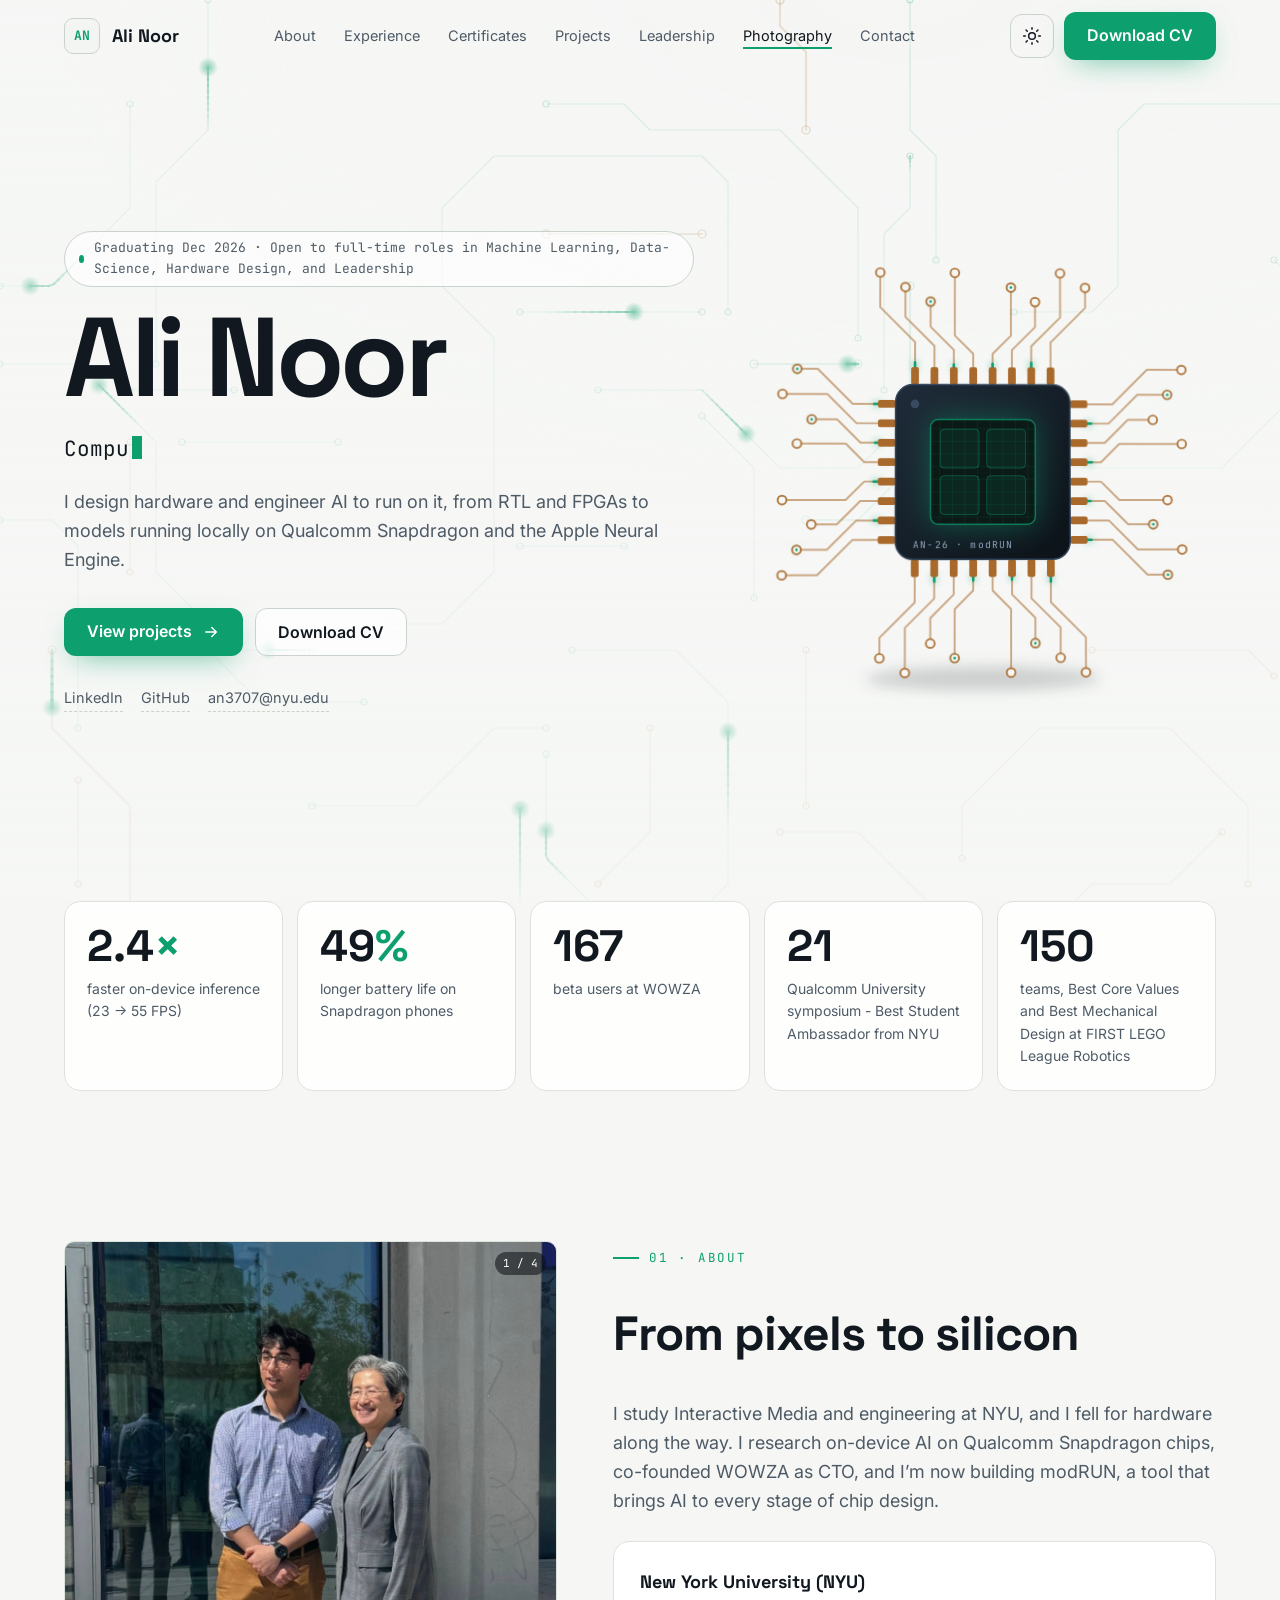
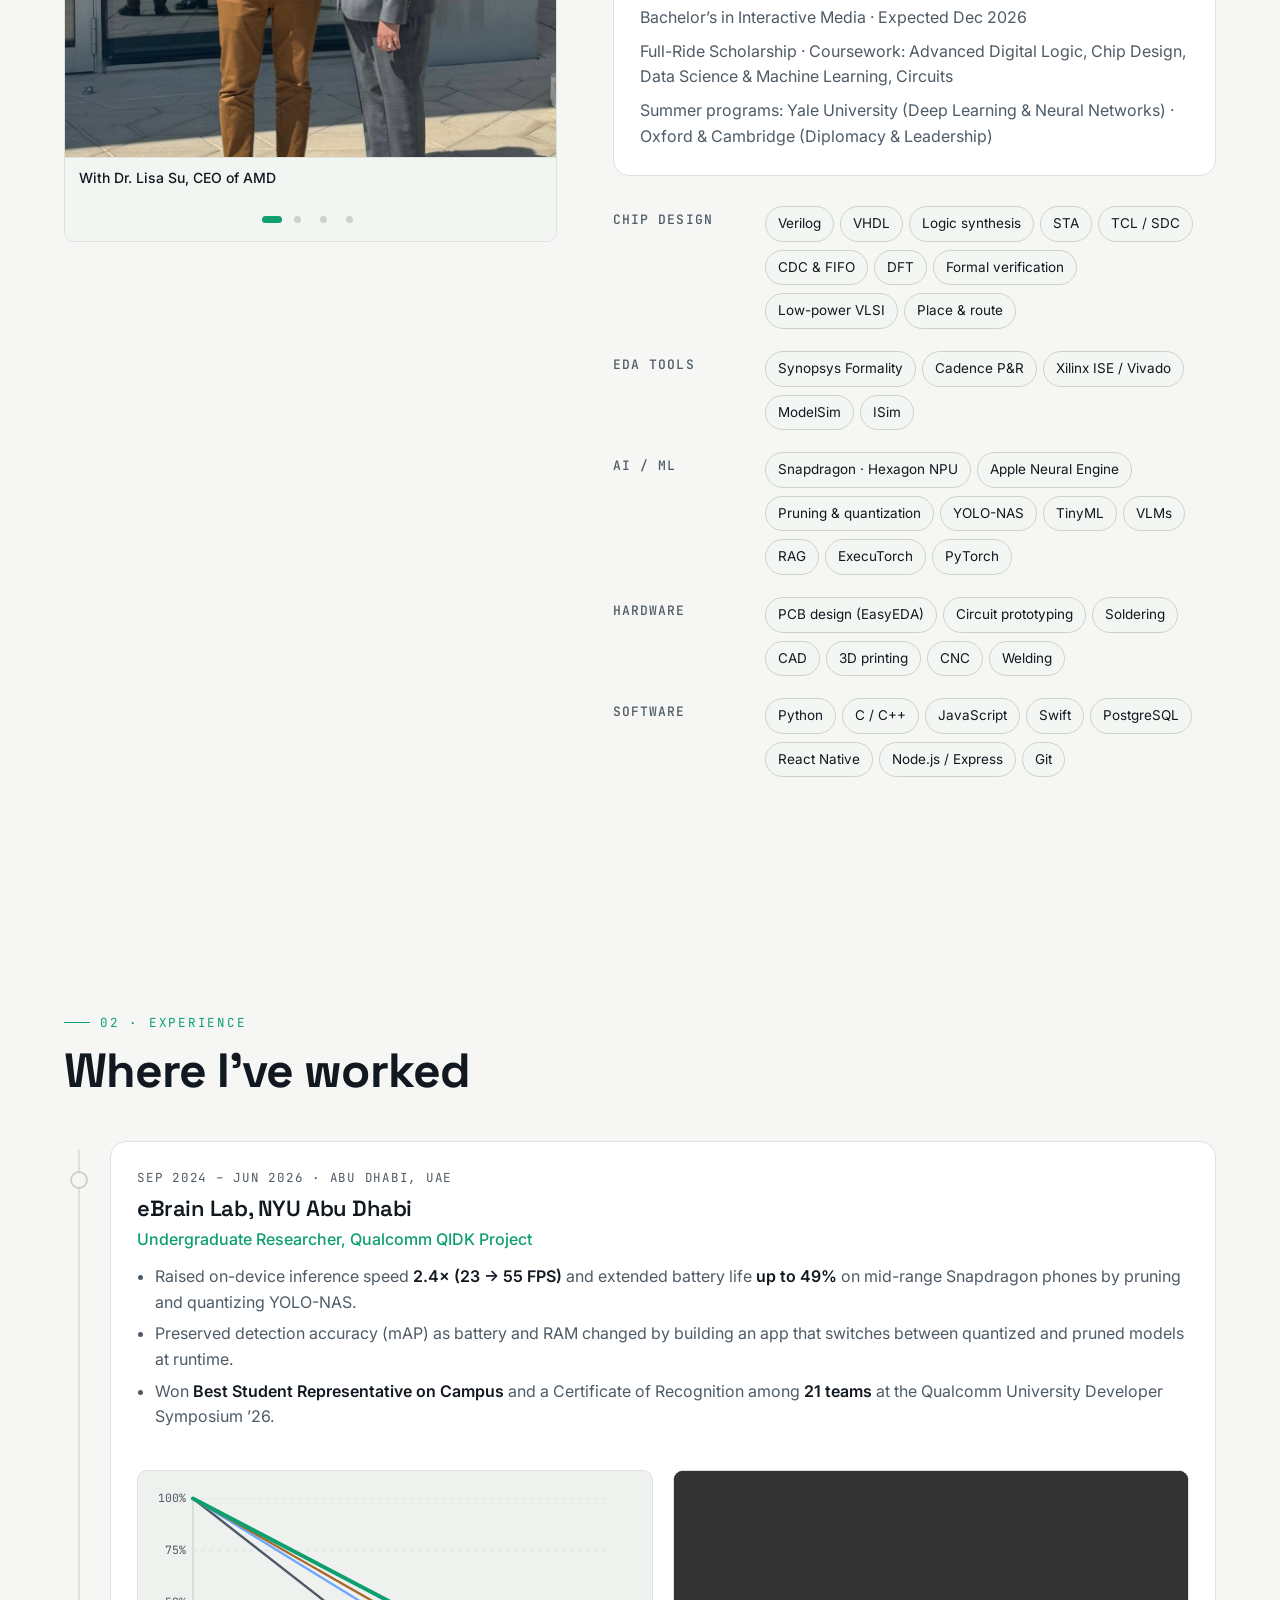
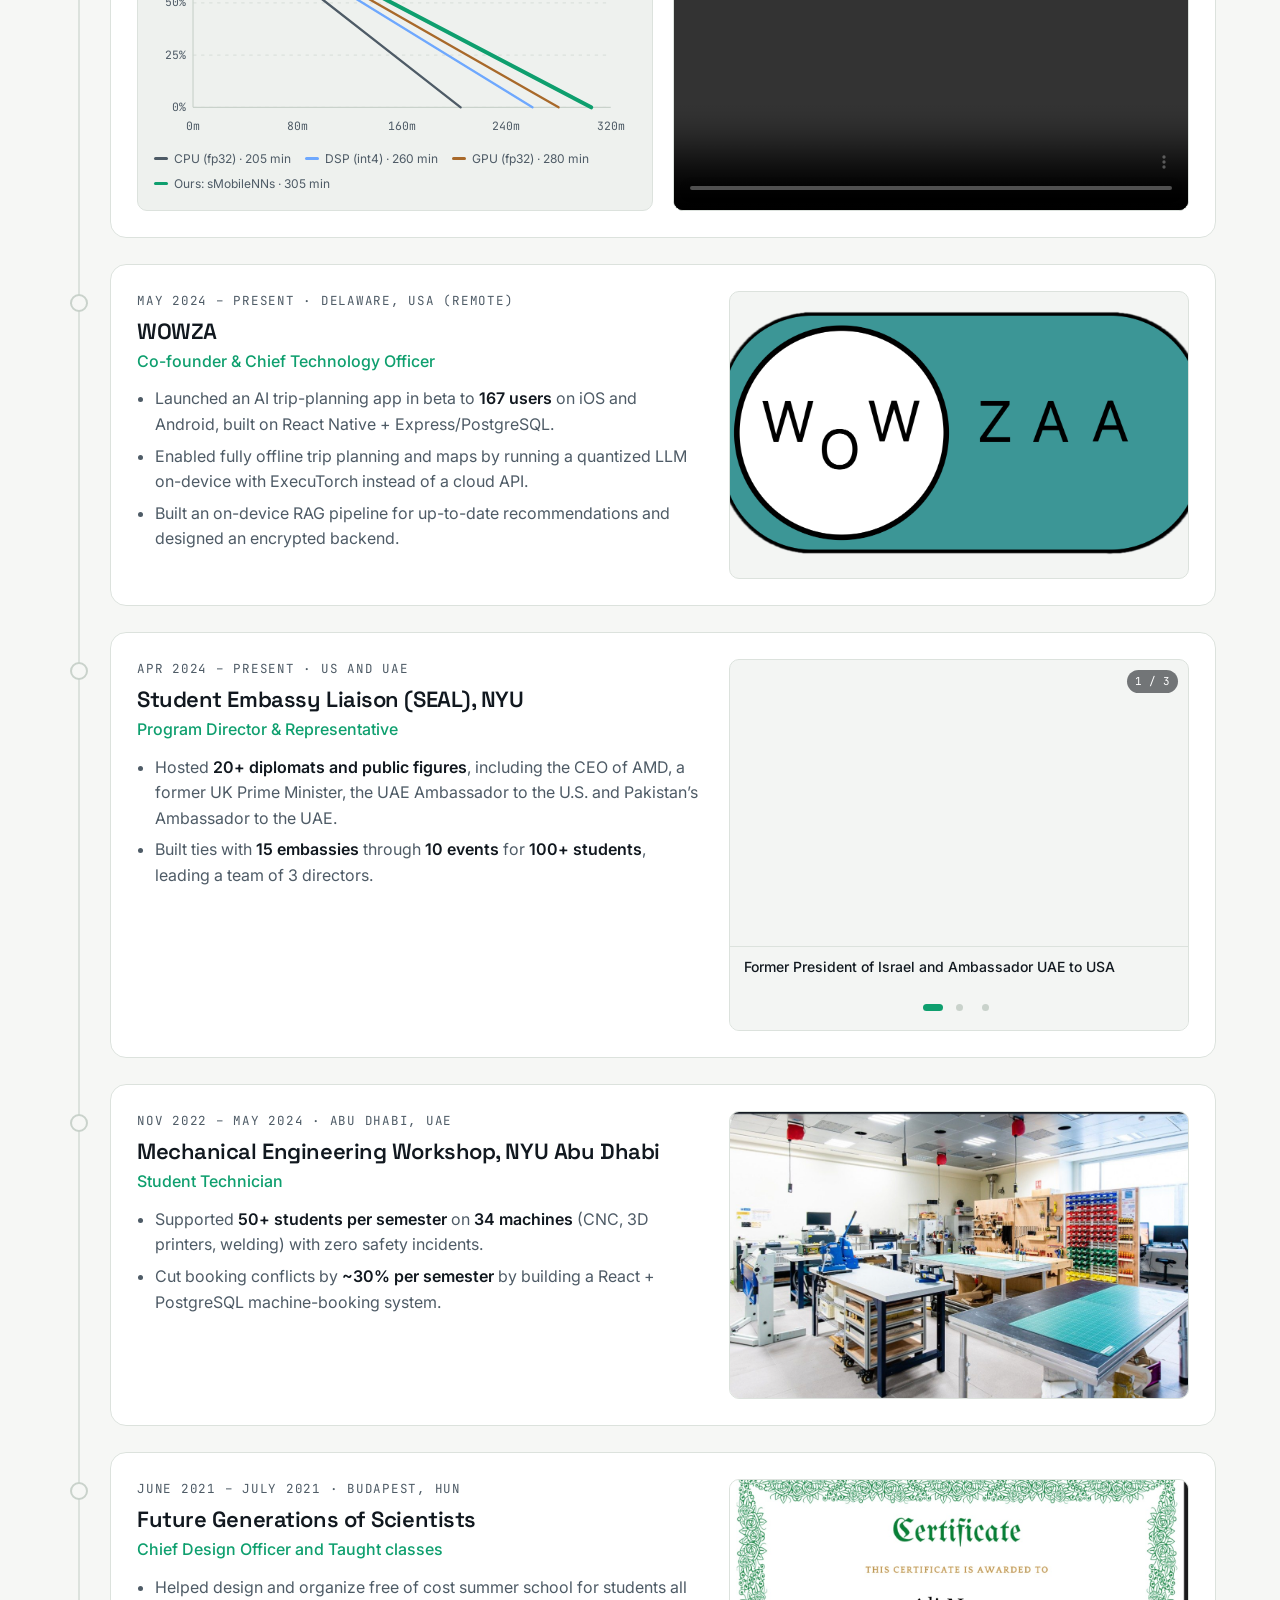
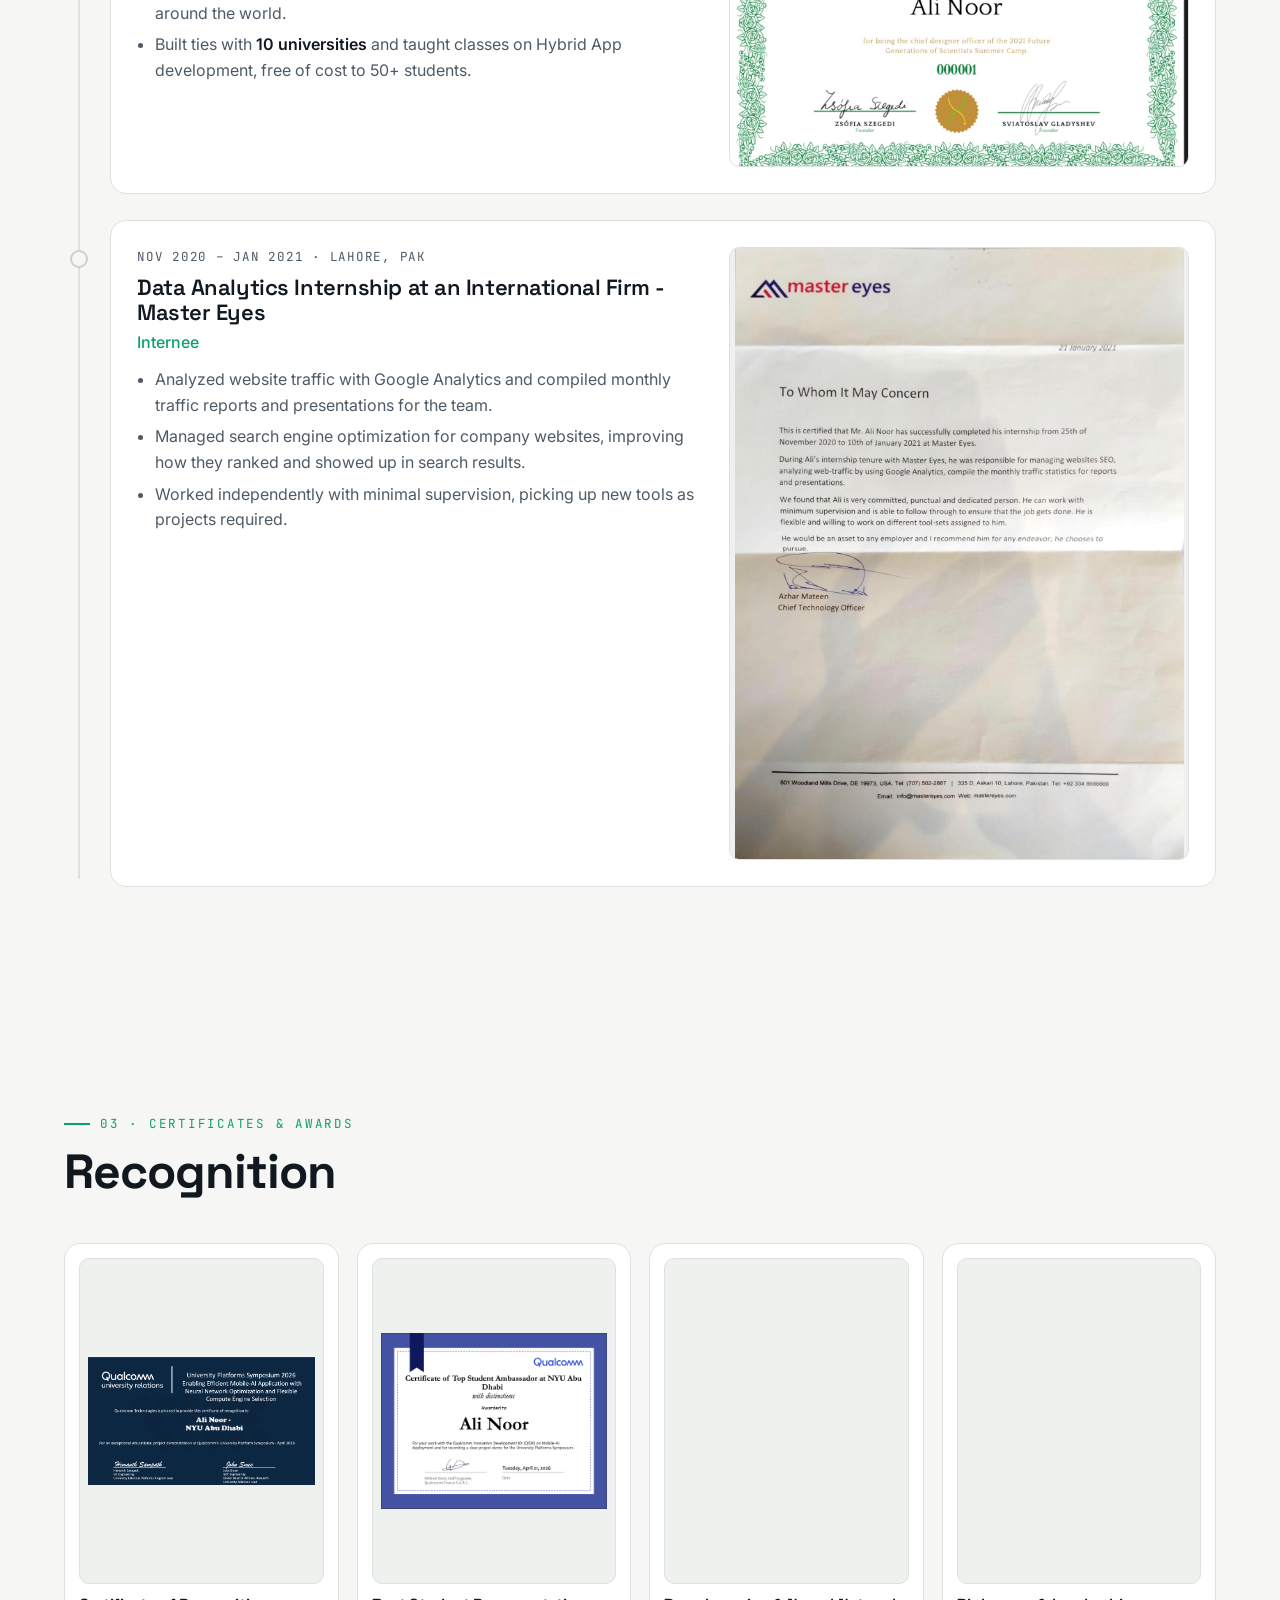
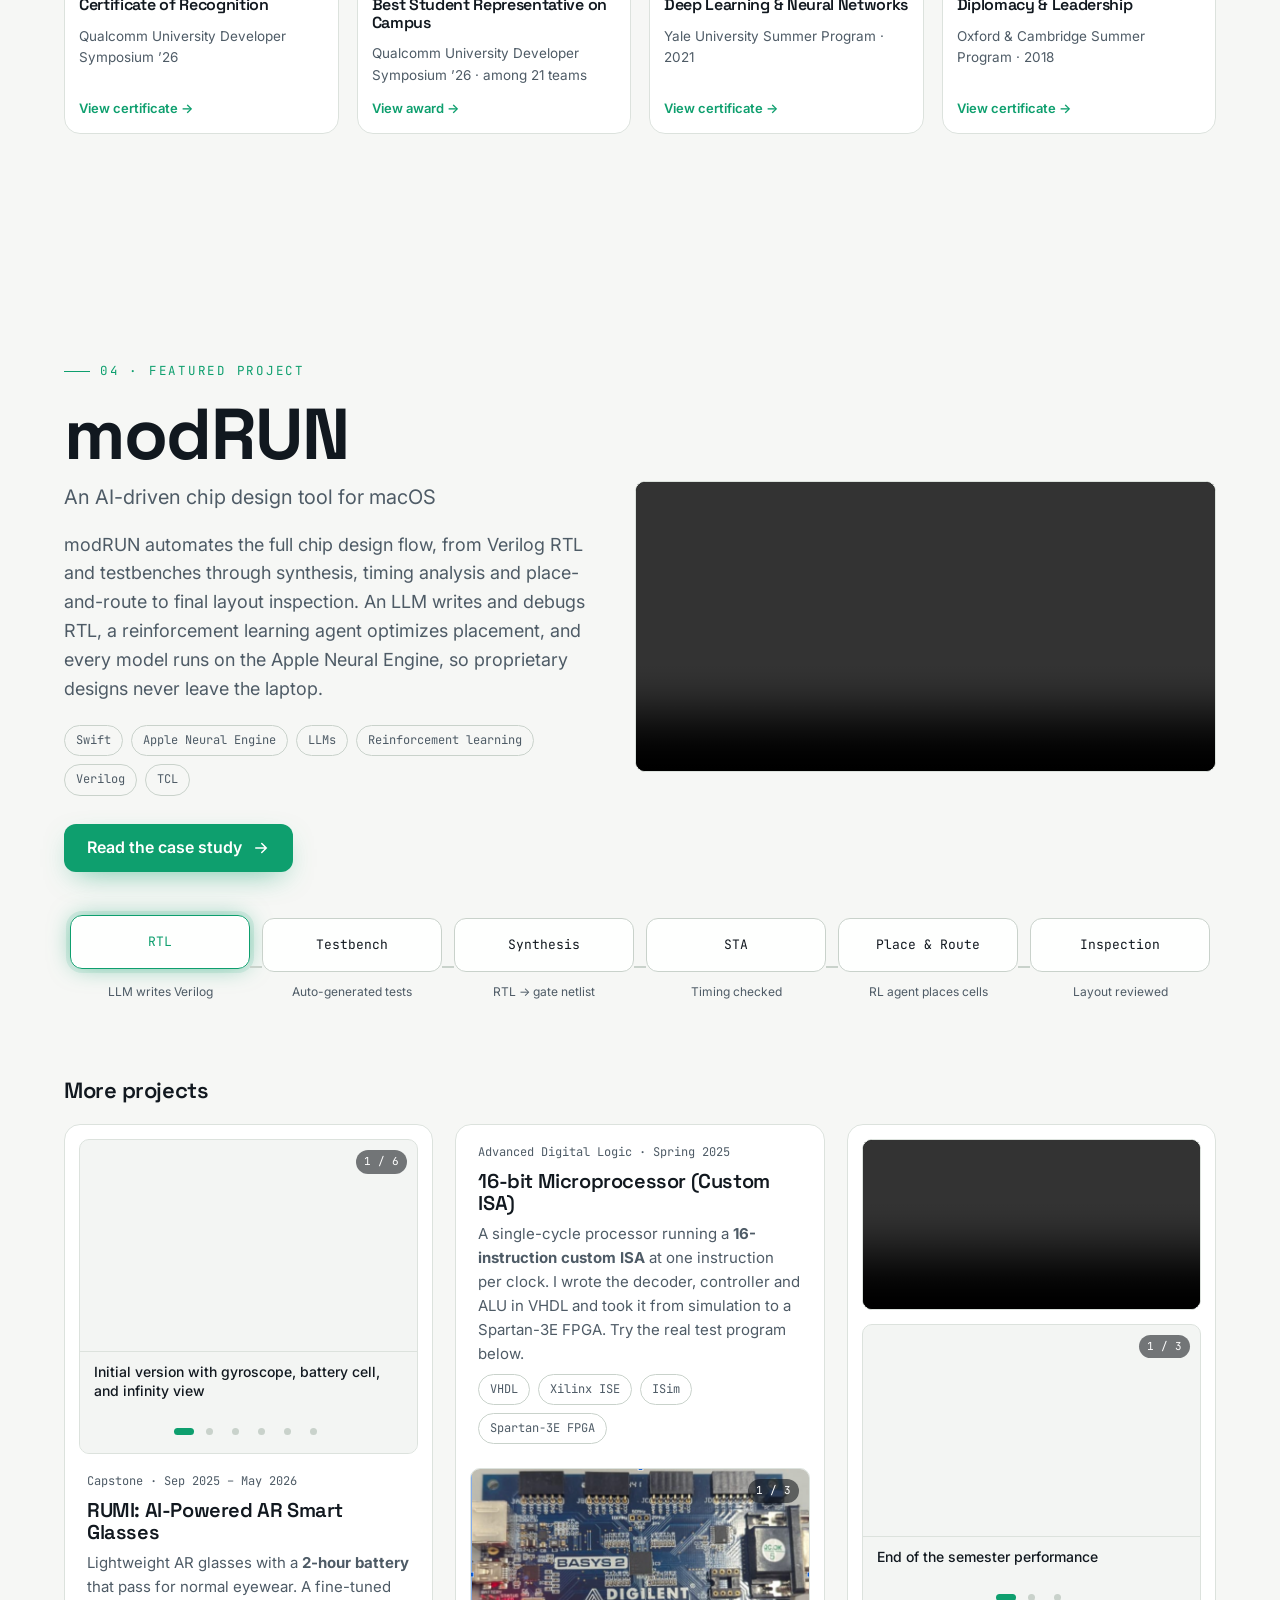
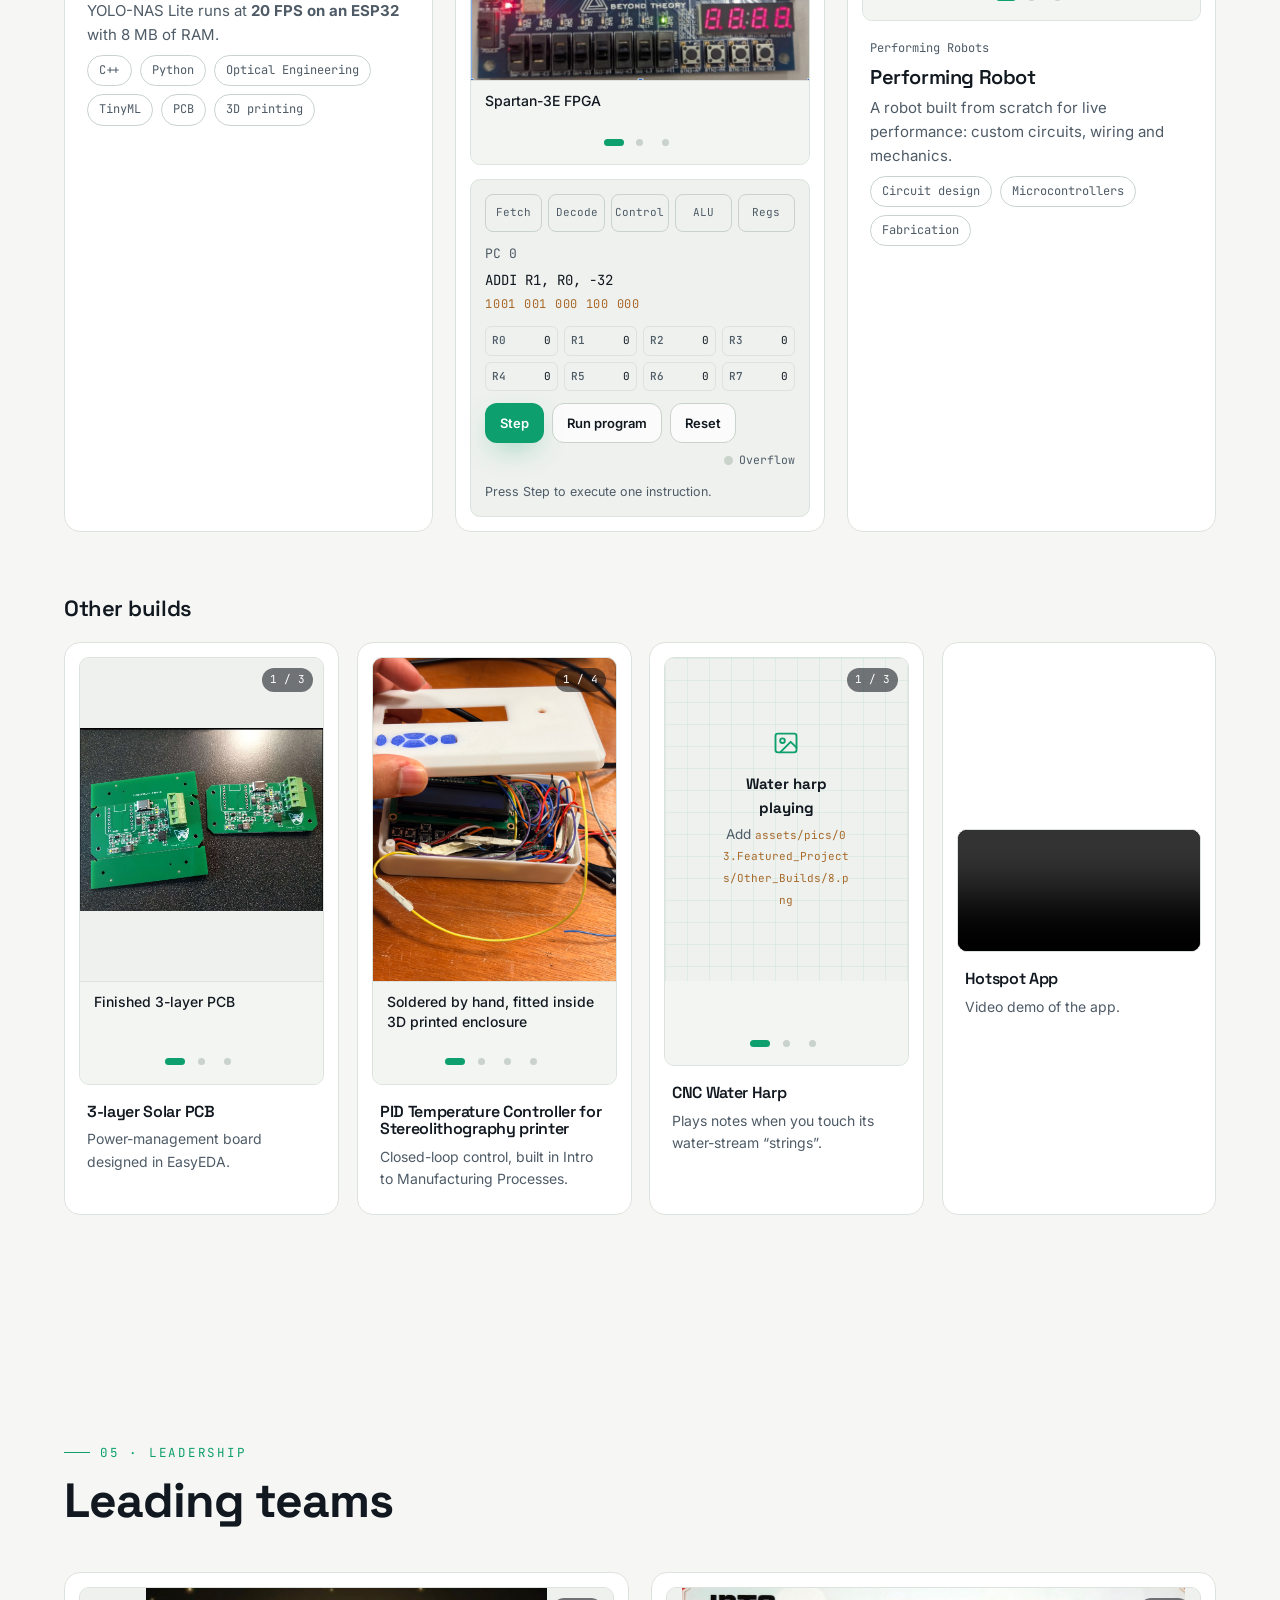
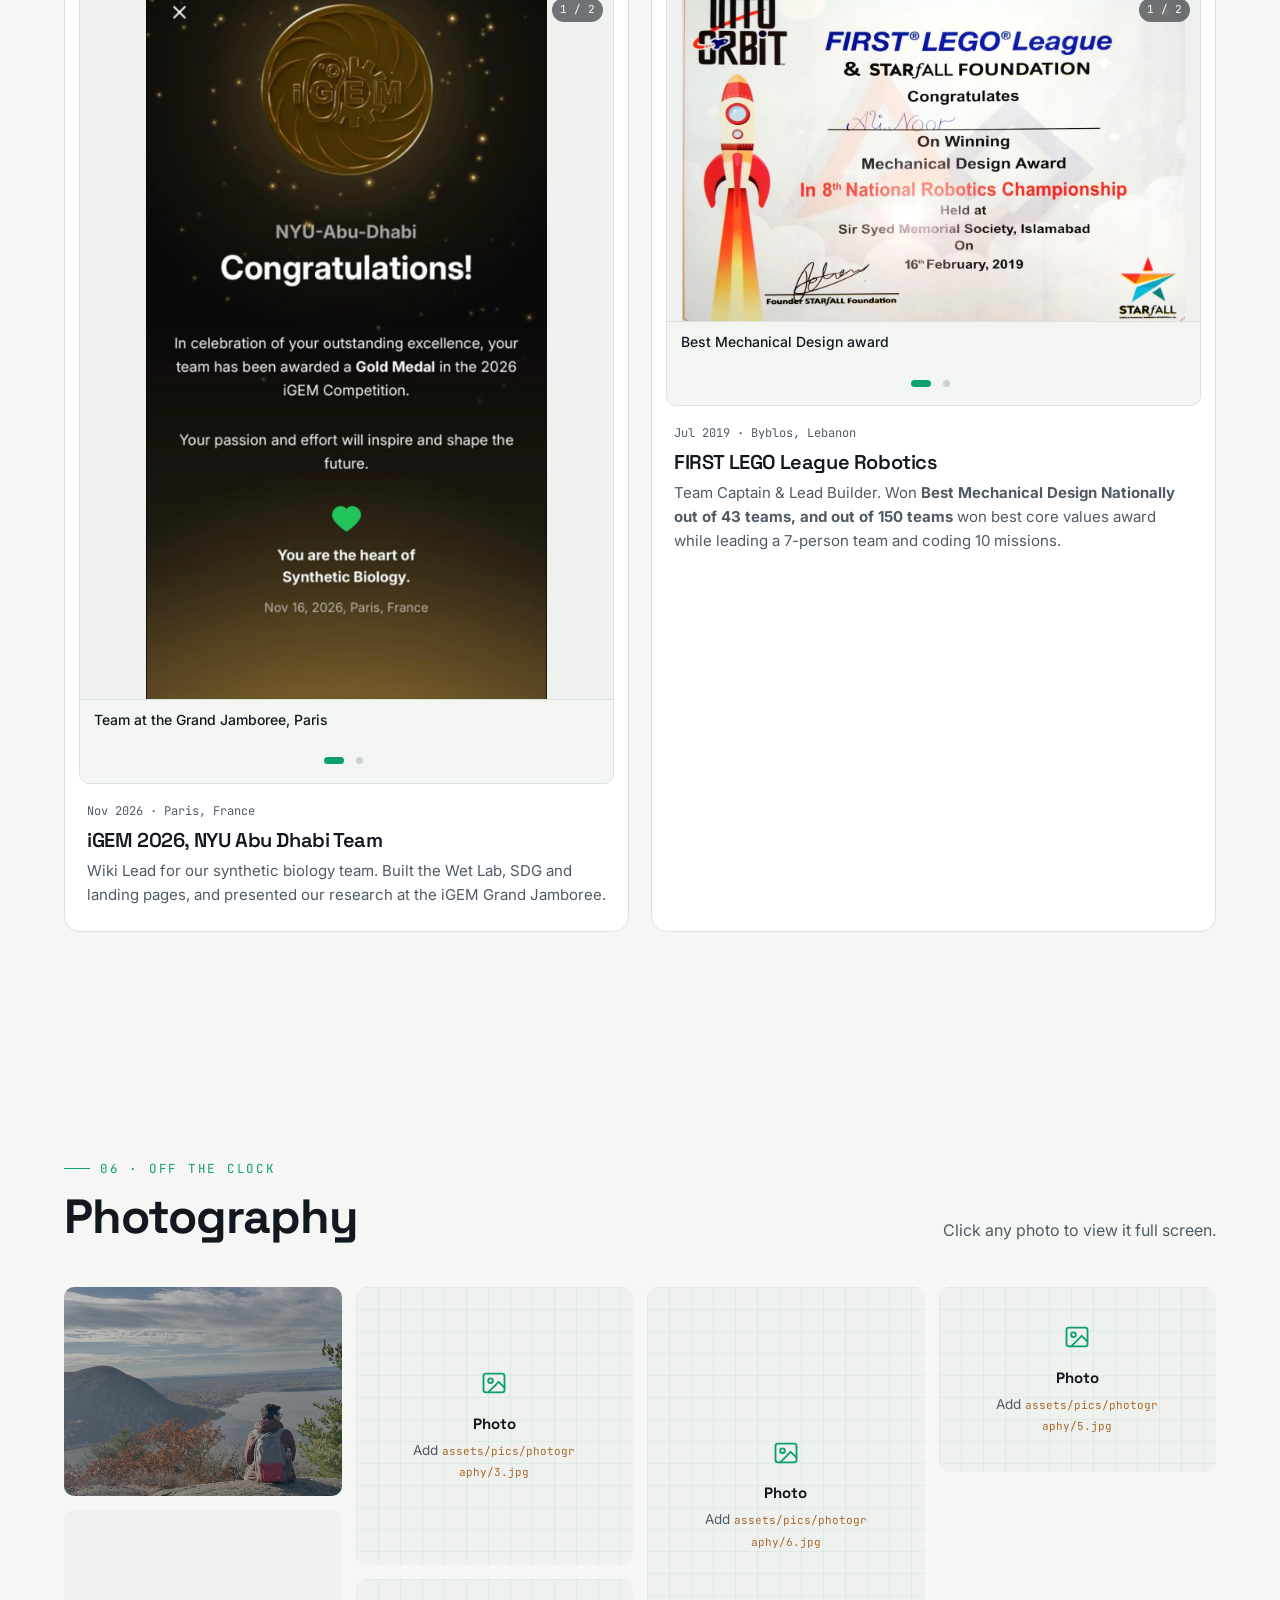
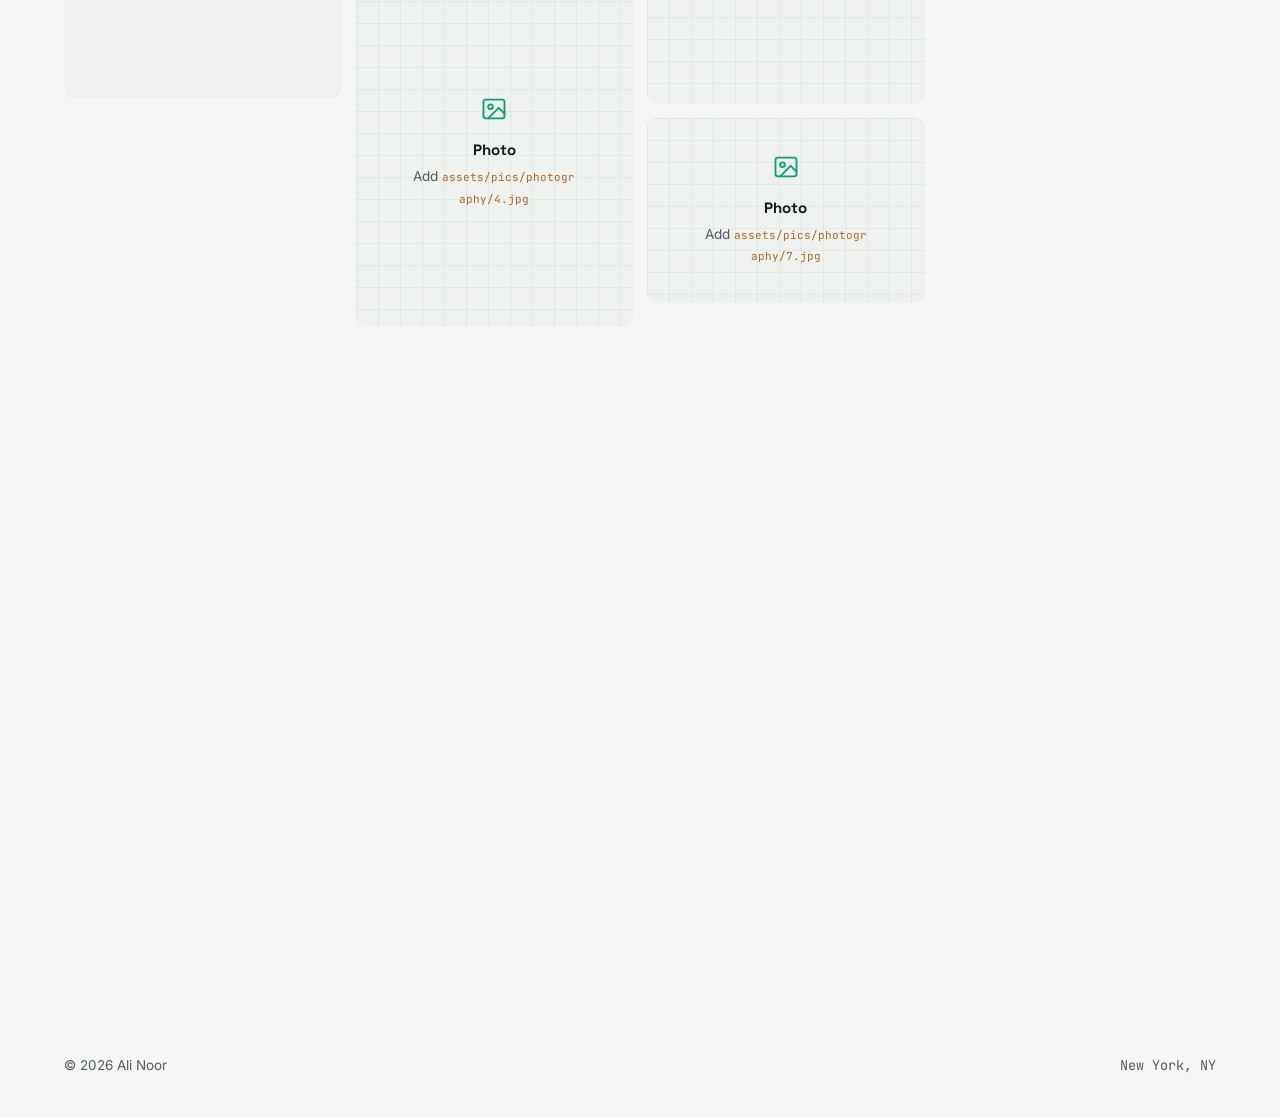
==== index.html @ a1ab901b "Done building" ====
<!doctype html>
<html lang="en" data-theme="dark">
<head>
  <meta charset="utf-8">
  <meta name="viewport" content="width=device-width, initial-scale=1">
  <title>Ali Noor — Chip Design &amp; On-Device AI</title>
  <meta name="description" content="Ali Noor — chip design, computer architecture, on-device AI and embedded systems. NYU, graduating Dec 2026.">
  <meta property="og:title" content="Ali Noor — Chip Design & On-Device AI">
  <meta property="og:description" content="Portfolio: modRUN (AI-driven chip design), Qualcomm on-device AI research, RUMI AR glasses and more.">
  <meta property="og:type" content="website">
  <meta name="theme-color" content="#0A0E13">
  <link rel="icon" href="favicon.svg" type="image/svg+xml">
  <script>
    (function () { try { var t = localStorage.getItem('theme'); if (t) document.documentElement.setAttribute('data-theme', t); else if (window.matchMedia('(prefers-color-scheme: light)').matches) document.documentElement.setAttribute('data-theme', 'light'); } catch (e) {} })();
  </script>
  <link rel="preconnect" href="https://fonts.googleapis.com">
  <link rel="preconnect" href="https://fonts.gstatic.com" crossorigin>
  <link href="https://fonts.googleapis.com/css2?family=Inter:wght@400;500;600;700&family=JetBrains+Mono:wght@400;500&family=Space+Grotesk:wght@500;600;700&display=swap" rel="stylesheet">
  <link rel="stylesheet" href="css/style.css">
  <link rel="stylesheet" href="css/updates.css">
</head>
<body>
  <a class="skip-link" href="#main">Skip to content</a>
  <div class="page-veil" aria-hidden="true"></div>
  <canvas id="circuit" aria-hidden="true"></canvas>
  <div class="bg-vignette" aria-hidden="true"></div>

  <!-- ================= HEADER ================= -->
  <header class="site-header">
    <div class="container nav">
      <a class="brand" href="#top"><span class="brand-mark">AN</span>Ali Noor</a>
      <ul class="nav-links" id="nav-links">
        <li><a href="#about">About</a></li>
        <li><a href="#experience">Experience</a></li>
        <li><a href="#certificates">Certificates</a></li>
        <li><a href="#projects">Projects</a></li>
        <li><a href="#leadership">Leadership</a></li>
        <li><a href="#photography">Photography</a></li>
        <li><a href="#contact">Contact</a></li>
      </ul>
      <div class="nav-actions">
        <button class="icon-btn theme-btn" aria-label="Toggle light and dark mode">
          <svg class="moon" viewBox="0 0 24 24" fill="none" stroke="currentColor" stroke-width="1.8" stroke-linecap="round" stroke-linejoin="round" aria-hidden="true"><path d="M21 12.8A9 9 0 1 1 11.2 3a7 7 0 0 0 9.8 9.8z"/></svg>
          <svg class="sun" viewBox="0 0 24 24" fill="none" stroke="currentColor" stroke-width="1.8" stroke-linecap="round" aria-hidden="true"><circle cx="12" cy="12" r="4"/><path d="M12 2v2M12 20v2M4.9 4.9l1.4 1.4M17.7 17.7l1.4 1.4M2 12h2M20 12h2M4.9 19.1l1.4-1.4M17.7 6.3l1.4-1.4"/></svg>
        </button>
        <a class="btn btn-primary nav-cv" href="assets/cv/Ali_Noor_CV.pdf" target="_blank" rel="noopener">Download CV</a>
        <button class="icon-btn menu-btn" aria-label="Open menu" aria-expanded="false" aria-controls="nav-links">
          <svg viewBox="0 0 24 24" fill="none" stroke="currentColor" stroke-width="2" stroke-linecap="round" aria-hidden="true"><path d="M4 7h16M4 12h16M4 17h16"/></svg>
        </button>
      </div>
    </div>
  </header>

  <main id="main">
    <!-- ================= HERO ================= -->
    <section class="hero" id="top">
      <div class="container hero-grid">
        <div>
          <span class="status reveal-hero" style="--d:.2s"><span class="dot"></span>Graduating Dec 2026 · Open to full-time roles in Machine Learning, Data-Science, Hardware Design, and Leadership</span>
          <h1 data-split>Ali Noor</h1>
          <p class="typed reveal-hero" style="--d:.9s" data-typed='["Chip Design","Computer Architecture","On-Device AI","Embedded Systems","Building modRUN: AI for chip design"]'><span class="typed-text">Chip Design</span><span class="cursor" aria-hidden="true"></span></p>
          <p class="lead reveal-hero" style="--d:1.05s">I design hardware and engineer AI to run on it, from RTL and FPGAs to models running locally on Qualcomm Snapdragon and the Apple Neural Engine.</p>
          <div class="hero-cta reveal-hero" style="--d:1.2s">
            <a class="btn btn-primary" href="#projects">View projects
              <svg viewBox="0 0 24 24" fill="none" stroke="currentColor" stroke-width="2" stroke-linecap="round" aria-hidden="true"><path d="M5 12h14M13 6l6 6-6 6"/></svg></a>
            <a class="btn btn-ghost" href="assets/cv/Ali_Noor_CV.pdf" target="_blank" rel="noopener">Download CV</a>
          </div>
          <div class="hero-social reveal-hero" style="--d:1.35s">
            <a href="https://linkedin.com/in/ali-noor-1545a5220" target="_blank" rel="noopener">LinkedIn</a>
            <a href="https://github.com/alinoorisnerd" target="_blank" rel="noopener">GitHub</a>
            <a href="mailto:an3707@nyu.edu">an3707@nyu.edu</a>
          </div>
        </div>
        <div class="chip-stage hero-chip-wrap reveal-hero" style="--d:.5s">
          <svg class="chip hero-chip" viewBox="0 0 480 480" role="img" aria-label="Illustration of a chip with signals running through its traces">
  <defs>
    <linearGradient id="hc-pkg" x1="0" y1="0" x2="1" y2="1"><stop offset="0" stop-color="#202C3A"/><stop offset="1" stop-color="#0C1218"/></linearGradient>
    <linearGradient id="hc-sweep" x1="0" y1="0" x2="1" y2="0"><stop offset="0" stop-color="#fff" stop-opacity="0"/><stop offset=".5" stop-color="#fff" stop-opacity=".22"/><stop offset="1" stop-color="#fff" stop-opacity="0"/></linearGradient>
    <pattern id="hc-grid" width="13" height="13" patternUnits="userSpaceOnUse"><path d="M13 0H0V13" fill="none" class="hc-gridline"/></pattern>
    <clipPath id="hc-clip"><rect x="186" y="186" width="108" height="108" rx="8"/></clipPath>
  </defs>
  <ellipse class="hc-shadow" cx="240" cy="452" rx="120" ry="12"/>
  <g class="hc-float">
    <g transform="rotate(0 240 240)"><path class="hc-trace" d="M170 134 V106 L134 70 V34"/><circle class="hc-pad" cx="134" cy="34" r="4.5"/><path class="hc-trace" d="M190 134 V110 L160 80 V49"/><circle class="hc-pad" cx="160" cy="49" r="4.5"/><path class="hc-trace" d="M210 134 V114 L186 90 V64"/><circle class="hc-pad" cx="186" cy="64" r="4.5"/><path class="hc-trace" d="M230 134 V118 L211 99 V34"/><circle class="hc-pad" cx="211" cy="34" r="4.5"/><path class="hc-trace" d="M250 134 V118 L269 99 V49"/><circle class="hc-pad" cx="269" cy="49" r="4.5"/><path class="hc-trace" d="M270 134 V114 L294 90 V64"/><circle class="hc-pad" cx="294" cy="64" r="4.5"/><path class="hc-trace" d="M290 134 V110 L320 80 V34"/><circle class="hc-pad" cx="320" cy="34" r="4.5"/><path class="hc-trace" d="M310 134 V106 L346 70 V49"/><circle class="hc-pad" cx="346" cy="49" r="4.5"/><path class="hc-pulse" pathLength="300" style="animation-delay:-0.0s" d="M170 134 V106 L134 70 V34"/><path class="hc-pulse" pathLength="300" style="animation-delay:-1.4s" d="M210 134 V114 L186 90 V64"/><path class="hc-pulse" pathLength="300" style="animation-delay:-2.8s" d="M250 134 V118 L269 99 V49"/><path class="hc-pulse" pathLength="300" style="animation-delay:-0.2s" d="M290 134 V110 L320 80 V34"/><rect class="hc-pin" x="166" y="132" width="8" height="18" rx="2"/><rect class="hc-pin" x="186" y="132" width="8" height="18" rx="2"/><rect class="hc-pin" x="206" y="132" width="8" height="18" rx="2"/><rect class="hc-pin" x="226" y="132" width="8" height="18" rx="2"/><rect class="hc-pin" x="246" y="132" width="8" height="18" rx="2"/><rect class="hc-pin" x="266" y="132" width="8" height="18" rx="2"/><rect class="hc-pin" x="286" y="132" width="8" height="18" rx="2"/><rect class="hc-pin" x="306" y="132" width="8" height="18" rx="2"/></g><g transform="rotate(90 240 240)"><path class="hc-trace" d="M170 134 V106 L134 70 V34"/><circle class="hc-pad" cx="134" cy="34" r="4.5"/><path class="hc-trace" d="M190 134 V110 L160 80 V49"/><circle class="hc-pad" cx="160" cy="49" r="4.5"/><path class="hc-trace" d="M210 134 V114 L186 90 V64"/><circle class="hc-pad" cx="186" cy="64" r="4.5"/><path class="hc-trace" d="M230 134 V118 L211 99 V34"/><circle class="hc-pad" cx="211" cy="34" r="4.5"/><path class="hc-trace" d="M250 134 V118 L269 99 V49"/><circle class="hc-pad" cx="269" cy="49" r="4.5"/><path class="hc-trace" d="M270 134 V114 L294 90 V64"/><circle class="hc-pad" cx="294" cy="64" r="4.5"/><path class="hc-trace" d="M290 134 V110 L320 80 V34"/><circle class="hc-pad" cx="320" cy="34" r="4.5"/><path class="hc-trace" d="M310 134 V106 L346 70 V49"/><circle class="hc-pad" cx="346" cy="49" r="4.5"/><path class="hc-pulse" pathLength="300" style="animation-delay:-2.0s" d="M190 134 V110 L160 80 V49"/><path class="hc-pulse" pathLength="300" style="animation-delay:-3.4s" d="M230 134 V118 L211 99 V34"/><path class="hc-pulse" pathLength="300" style="animation-delay:-0.8s" d="M270 134 V114 L294 90 V64"/><path class="hc-pulse" pathLength="300" style="animation-delay:-2.2s" d="M310 134 V106 L346 70 V49"/><rect class="hc-pin" x="166" y="132" width="8" height="18" rx="2"/><rect class="hc-pin" x="186" y="132" width="8" height="18" rx="2"/><rect class="hc-pin" x="206" y="132" width="8" height="18" rx="2"/><rect class="hc-pin" x="226" y="132" width="8" height="18" rx="2"/><rect class="hc-pin" x="246" y="132" width="8" height="18" rx="2"/><rect class="hc-pin" x="266" y="132" width="8" height="18" rx="2"/><rect class="hc-pin" x="286" y="132" width="8" height="18" rx="2"/><rect class="hc-pin" x="306" y="132" width="8" height="18" rx="2"/></g><g transform="rotate(180 240 240)"><path class="hc-trace" d="M170 134 V106 L134 70 V34"/><circle class="hc-pad" cx="134" cy="34" r="4.5"/><path class="hc-trace" d="M190 134 V110 L160 80 V49"/><circle class="hc-pad" cx="160" cy="49" r="4.5"/><path class="hc-trace" d="M210 134 V114 L186 90 V64"/><circle class="hc-pad" cx="186" cy="64" r="4.5"/><path class="hc-trace" d="M230 134 V118 L211 99 V34"/><circle class="hc-pad" cx="211" cy="34" r="4.5"/><path class="hc-trace" d="M250 134 V118 L269 99 V49"/><circle class="hc-pad" cx="269" cy="49" r="4.5"/><path class="hc-trace" d="M270 134 V114 L294 90 V64"/><circle class="hc-pad" cx="294" cy="64" r="4.5"/><path class="hc-trace" d="M290 134 V110 L320 80 V34"/><circle class="hc-pad" cx="320" cy="34" r="4.5"/><path class="hc-trace" d="M310 134 V106 L346 70 V49"/><circle class="hc-pad" cx="346" cy="49" r="4.5"/><path class="hc-pulse" pathLength="300" style="animation-delay:-2.6s" d="M170 134 V106 L134 70 V34"/><path class="hc-pulse" pathLength="300" style="animation-delay:-0.0s" d="M210 134 V114 L186 90 V64"/><path class="hc-pulse" pathLength="300" style="animation-delay:-1.4s" d="M250 134 V118 L269 99 V49"/><path class="hc-pulse" pathLength="300" style="animation-delay:-2.8s" d="M290 134 V110 L320 80 V34"/><rect class="hc-pin" x="166" y="132" width="8" height="18" rx="2"/><rect class="hc-pin" x="186" y="132" width="8" height="18" rx="2"/><rect class="hc-pin" x="206" y="132" width="8" height="18" rx="2"/><rect class="hc-pin" x="226" y="132" width="8" height="18" rx="2"/><rect class="hc-pin" x="246" y="132" width="8" height="18" rx="2"/><rect class="hc-pin" x="266" y="132" width="8" height="18" rx="2"/><rect class="hc-pin" x="286" y="132" width="8" height="18" rx="2"/><rect class="hc-pin" x="306" y="132" width="8" height="18" rx="2"/></g><g transform="rotate(270 240 240)"><path class="hc-trace" d="M170 134 V106 L134 70 V34"/><circle class="hc-pad" cx="134" cy="34" r="4.5"/><path class="hc-trace" d="M190 134 V110 L160 80 V49"/><circle class="hc-pad" cx="160" cy="49" r="4.5"/><path class="hc-trace" d="M210 134 V114 L186 90 V64"/><circle class="hc-pad" cx="186" cy="64" r="4.5"/><path class="hc-trace" d="M230 134 V118 L211 99 V34"/><circle class="hc-pad" cx="211" cy="34" r="4.5"/><path class="hc-trace" d="M250 134 V118 L269 99 V49"/><circle class="hc-pad" cx="269" cy="49" r="4.5"/><path class="hc-trace" d="M270 134 V114 L294 90 V64"/><circle class="hc-pad" cx="294" cy="64" r="4.5"/><path class="hc-trace" d="M290 134 V110 L320 80 V34"/><circle class="hc-pad" cx="320" cy="34" r="4.5"/><path class="hc-trace" d="M310 134 V106 L346 70 V49"/><circle class="hc-pad" cx="346" cy="49" r="4.5"/><path class="hc-pulse" pathLength="300" style="animation-delay:-0.6s" d="M190 134 V110 L160 80 V49"/><path class="hc-pulse" pathLength="300" style="animation-delay:-2.0s" d="M230 134 V118 L211 99 V34"/><path class="hc-pulse" pathLength="300" style="animation-delay:-3.4s" d="M270 134 V114 L294 90 V64"/><path class="hc-pulse" pathLength="300" style="animation-delay:-0.8s" d="M310 134 V106 L346 70 V49"/><rect class="hc-pin" x="166" y="132" width="8" height="18" rx="2"/><rect class="hc-pin" x="186" y="132" width="8" height="18" rx="2"/><rect class="hc-pin" x="206" y="132" width="8" height="18" rx="2"/><rect class="hc-pin" x="226" y="132" width="8" height="18" rx="2"/><rect class="hc-pin" x="246" y="132" width="8" height="18" rx="2"/><rect class="hc-pin" x="266" y="132" width="8" height="18" rx="2"/><rect class="hc-pin" x="286" y="132" width="8" height="18" rx="2"/><rect class="hc-pin" x="306" y="132" width="8" height="18" rx="2"/></g>
    <rect x="150" y="150" width="180" height="180" rx="18" fill="url(#hc-pkg)" class="hc-pkg"/>
    <circle cx="170" cy="170" r="4.5" class="hc-notch"/>
    <g class="hc-die">
      <rect x="186" y="186" width="108" height="108" rx="8" class="hc-die-base"/>
      <rect x="186" y="186" width="108" height="108" rx="8" fill="url(#hc-grid)"/>
      <rect class="hc-core" style="animation-delay:0s"   x="196" y="196" width="40" height="40" rx="4"/>
      <rect class="hc-core" style="animation-delay:.7s"  x="244" y="196" width="40" height="40" rx="4"/>
      <rect class="hc-core" style="animation-delay:1.4s" x="196" y="244" width="40" height="40" rx="4"/>
      <rect class="hc-core" style="animation-delay:2.1s" x="244" y="244" width="40" height="40" rx="4"/>
      <g clip-path="url(#hc-clip)"><rect class="hc-sweep" x="120" y="180" width="70" height="120" fill="url(#hc-sweep)"/></g>
      <rect x="186" y="186" width="108" height="108" rx="8" class="hc-die-edge"/>
    </g>
    <text x="168" y="318" class="hc-label">AN-26 · modRUN</text>
  </g>
</svg>
        </div>
      </div>
    </section>

    <!-- ================= STATS ================= -->
    <section class="stats" aria-label="Highlights">
      <div class="container stats-grid" data-stagger=".08">
        <div class="stat reveal"><div class="stat-num"><span data-count="2.4" data-decimals="1">0</span><em>×</em></div><div class="stat-label">faster on-device inference (23 → 55 FPS)</div></div>
        <div class="stat reveal"><div class="stat-num"><span data-count="49">0</span><em>%</em></div><div class="stat-label">longer battery life on Snapdragon phones</div></div>
        <div class="stat reveal"><div class="stat-num"><span data-count="167">0</span></div><div class="stat-label">beta users at WOWZA</div></div>
        <div class="stat reveal"><div class="stat-num"><span data-count="21">0</span></div><div class="stat-label">Qualcomm University symposium - Best Student Ambassador from NYU</div></div>
        <div class="stat reveal"><div class="stat-num"><span data-count="150">0</span></div><div class="stat-label">teams, Best Core Values and Best Mechanical Design at FIRST LEGO League Robotics</div></div>
      </div>
    </section>

    <!-- ================= ABOUT ================= -->
    <section id="about">
      <div class="container about-grid">
        <div class="reveal-left about-sticky">
          <div data-carousel="about" class="tall" aria-label="Photos of Ali"></div>
        </div>
        <div>
          <span class="eyebrow reveal">01 · About</span>
          <h2 class="reveal">From pixels to silicon</h2>
          <p class="lead reveal">I study Interactive Media and engineering at NYU, and I fell for hardware along the way. I research on-device AI on Qualcomm Snapdragon chips, co-founded WOWZA as CTO, and I’m now building modRUN, a tool that brings AI to every stage of chip design.</p>
          <div class="edu card reveal">
            <strong>New York University (NYU)</strong>
            <span class="muted">Bachelor’s in Interactive Media · Expected Dec 2026</span>
            <span class="muted">Full-Ride Scholarship · Coursework: Advanced Digital Logic, Chip Design, Data Science &amp; Machine Learning, Circuits</span>
            <span class="muted">Summer programs: Yale University (Deep Learning &amp; Neural Networks) · Oxford &amp; Cambridge (Diplomacy &amp; Leadership)</span>
          </div>
          <div class="skills">
            <div class="skill-row reveal"><h4>Chip design</h4><div><span class="chip-pill">Verilog</span><span class="chip-pill">VHDL</span><span class="chip-pill">Logic synthesis</span><span class="chip-pill">STA</span><span class="chip-pill">TCL / SDC</span><span class="chip-pill">CDC &amp; FIFO</span><span class="chip-pill">DFT</span><span class="chip-pill">Formal verification</span><span class="chip-pill">Low-power VLSI</span><span class="chip-pill">Place &amp; route</span></div></div>
            <div class="skill-row reveal"><h4>EDA tools</h4><div><span class="chip-pill">Synopsys Formality</span><span class="chip-pill">Cadence P&amp;R</span><span class="chip-pill">Xilinx ISE / Vivado</span><span class="chip-pill">ModelSim</span><span class="chip-pill">ISim</span></div></div>
            <div class="skill-row reveal"><h4>AI / ML</h4><div><span class="chip-pill">Snapdragon · Hexagon NPU</span><span class="chip-pill">Apple Neural Engine</span><span class="chip-pill">Pruning &amp; quantization</span><span class="chip-pill">YOLO-NAS</span><span class="chip-pill">TinyML</span><span class="chip-pill">VLMs</span><span class="chip-pill">RAG</span><span class="chip-pill">ExecuTorch</span><span class="chip-pill">PyTorch</span></div></div>
            <div class="skill-row reveal"><h4>Hardware</h4><div><span class="chip-pill">PCB design (EasyEDA)</span><span class="chip-pill">Circuit prototyping</span><span class="chip-pill">Soldering</span><span class="chip-pill">CAD</span><span class="chip-pill">3D printing</span><span class="chip-pill">CNC</span><span class="chip-pill">Welding</span></div></div>
            <div class="skill-row reveal"><h4>Software</h4><div><span class="chip-pill">Python</span><span class="chip-pill">C / C++</span><span class="chip-pill">JavaScript</span><span class="chip-pill">Swift</span><span class="chip-pill">PostgreSQL</span><span class="chip-pill">React Native</span><span class="chip-pill">Node.js / Express</span><span class="chip-pill">Git</span></div></div>
          </div>
        </div>
      </div>
    </section>

    <!-- ================= EXPERIENCE ================= -->
    <section id="experience">
      <div class="container">
        <div class="section-head">
          <div><span class="eyebrow reveal">02 · Experience</span><h2 class="reveal">Where I’ve worked</h2></div>
        </div>
        <div class="timeline">
          <div class="timeline-rail"><div class="timeline-fill"></div></div>

          <article class="t-item reveal">
            <span class="t-node" aria-hidden="true"></span>
            <div class="card job stacked">
              <div>
                <div class="job-meta">Sep 2024 – Jun 2026 · Abu Dhabi, UAE</div>
                <h3>eBrain Lab, NYU Abu Dhabi</h3>
                <p class="role">Undergraduate Researcher, Qualcomm QIDK Project</p>
                <ul>
                  <li>Raised on-device inference speed <strong>2.4× (23 → 55 FPS)</strong> and extended battery life <strong>up to 49%</strong> on mid-range Snapdragon phones by pruning and quantizing YOLO-NAS.</li>
                  <li>Preserved detection accuracy (mAP) as battery and RAM changed by building an app that switches between quantized and pruned models at runtime.</li>
                  <li>Won <strong>Best Student Representative on Campus</strong> and a Certificate of Recognition among <strong>21 teams</strong> at the Qualcomm University Developer Symposium ’26.</li>
                </ul>
              </div>
              <div class="media-pair">
                <div class="chart" data-battery-chart></div>
                <div class="video-frame">
                  <video autoplay muted loop playsinline controls preload="metadata">
                    <source src="assets/pics/02.Experience/video.mp4" type="video/mp4">
                    Your browser does not support the video tag.
                  </video>
                </div>
              </div>
            </div>
          </article>

          <article class="t-item reveal">
            <span class="t-node" aria-hidden="true"></span>
            <div class="card job">
              <div>
                <div class="job-meta">May 2024 – Present · Delaware, USA (Remote)</div>
                <h3>WOWZA</h3>
                <p class="role">Co-founder &amp; Chief Technology Officer</p>
                <ul>
                  <li>Launched an AI trip-planning app in beta to <strong>167 users</strong> on iOS and Android, built on React Native + Express/PostgreSQL.</li>
                  <li>Enabled fully offline trip planning and maps by running a quantized LLM on-device with ExecuTorch instead of a cloud API.</li>
                  <li>Built an on-device RAG pipeline for up-to-date recommendations and designed an encrypted backend.</li>
                </ul>
              </div>
              <div data-carousel="wowza" aria-label="WOWZA app screens"></div>
            </div>
          </article>

          <article class="t-item reveal">
            <span class="t-node" aria-hidden="true"></span>
            <div class="card job">
              <div>
                <div class="job-meta">Apr 2024 – Present · US and UAE</div>
                <h3>Student Embassy Liaison (SEAL), NYU</h3>
                <p class="role">Program Director &amp; Representative</p>
                <ul>
                  <li>Hosted <strong>20+ diplomats and public figures</strong>, including the CEO of AMD, a former UK Prime Minister, the UAE Ambassador to the U.S. and Pakistan’s Ambassador to the UAE.</li>
                  <li>Built ties with <strong>15 embassies</strong> through <strong>10 events</strong> for <strong>100+ students</strong>, leading a team of 3 directors.</li>
                </ul>
              </div>
              <div data-carousel="seal" aria-label="SEAL event photos"></div>
            </div>
          </article>

          <article class="t-item reveal">
            <span class="t-node" aria-hidden="true"></span>
            <div class="card job">
              <div>
                <div class="job-meta">Nov 2022 – May 2024 · Abu Dhabi, UAE</div>
                <h3>Mechanical Engineering Workshop, NYU Abu Dhabi</h3>
                <p class="role">Student Technician</p>
                <ul>
                  <li>Supported <strong>50+ students per semester</strong> on <strong>34 machines</strong> (CNC, 3D printers, welding) with zero safety incidents.</li>
                  <li>Cut booking conflicts by <strong>~30% per semester</strong> by building a React + PostgreSQL machine-booking system.</li>
                </ul>
              </div>
              <div data-carousel="workshop" aria-label="Workshop photos"></div>
            </div>
          </article>

          <article class="t-item reveal">
            <span class="t-node" aria-hidden="true"></span>
            <div class="card job">
              <div>
                <div class="job-meta">June 2021 – July 2021 · Budapest, HUN</div>
                <h3>Future Generations of Scientists</h3>
                <p class="role">Chief Design Officer and Taught classes</p>
                <ul>
                  <li>Helped design and organize free of cost summer school for students all around the world.</li>
                  <li>Built ties with <strong>10 universities</strong> and taught classes on Hybrid App development, free of cost to 50+ students.</li>
                </ul>
              </div>
              <div data-carousel="fgs" aria-label="Summer Camp Certificate"></div>
            </div>
          </article>

          <article class="t-item reveal">
            <span class="t-node" aria-hidden="true"></span>
            <div class="card job">
              <div>
                <div class="job-meta">Nov 2020 – Jan 2021 · Lahore, PAK</div>
                <h3>Data Analytics Internship at an International Firm -  Master Eyes</h3>
                <p class="role">Internee</p>
                <ul>
                  <li>Analyzed website traffic with Google Analytics and compiled monthly traffic reports and presentations for the team.</li>
                  <li>Managed search engine optimization for company websites, improving how they ranked and showed up in search results.</li>
                  <li>Worked independently with minimal supervision, picking up new tools as projects required.</li>
                </ul>
              </div>
              <div data-carousel="mastereyes" class="fit portrait" aria-label="Letter of recommendation"></div>
            </div>
          </article>

        </div>
      </div>
    </section>

    <!-- ================= CERTIFICATES ================= -->
    <section id="certificates">
      <div class="container">
        <div class="section-head"><div><span class="eyebrow reveal">03 · Certificates &amp; awards</span><h2 class="reveal">Recognition</h2></div></div>
        <div class="grid-4" data-stagger=".08">
          <button class="card cert reveal" data-cert="0"><div class="cert-thumb"></div><h3>Certificate of Recognition</h3><p>Qualcomm University Developer Symposium ’26</p><span class="view">View certificate →</span></button>
          <button class="card cert reveal" data-cert="1"><div class="cert-thumb"></div><h3>Best Student Representative on Campus</h3><p>Qualcomm University Developer Symposium ’26 · among 21 teams</p><span class="view">View award →</span></button>
          <button class="card cert reveal" data-cert="2"><div class="cert-thumb"></div><h3>Deep Learning &amp; Neural Networks</h3><p>Yale University Summer Program · 2021</p><span class="view">View certificate →</span></button>
          <button class="card cert reveal" data-cert="3"><div class="cert-thumb"></div><h3>Diplomacy &amp; Leadership</h3><p>Oxford &amp; Cambridge Summer Program · 2018</p><span class="view">View certificate →</span></button>
        </div>
      </div>
    </section>

    <!-- ================= FEATURED: modRUN ================= -->
    <section id="projects">
      <div class="container">
        <span class="eyebrow reveal">04 · Featured project</span>
        <div class="featured">
          <div>
            <h2 class="reveal">modRUN</h2>
            <p class="sub reveal">An AI-driven chip design tool for macOS</p>
            <p class="lead reveal">modRUN automates the full chip design flow, from Verilog RTL and testbenches through synthesis, timing analysis and place-and-route to final layout inspection. An LLM writes and debugs RTL, a reinforcement learning agent optimizes placement, and every model runs on the Apple Neural Engine, so proprietary designs never leave the laptop.</p>
            <ul class="tag-list reveal" style="margin:22px 0 28px"><li>Swift</li><li>Apple Neural Engine</li><li>LLMs</li><li>Reinforcement learning</li><li>Verilog</li><li>TCL</li></ul>
            <a class="btn btn-primary reveal" href="modRUN.html" data-transition>Read the case study
              <svg viewBox="0 0 24 24" fill="none" stroke="currentColor" stroke-width="2" stroke-linecap="round" aria-hidden="true"><path d="M5 12h14M13 6l6 6-6 6"/></svg></a>
          </div>
          <div class="reveal-scale"><video autoplay muted loop playsinline controls>
  <source src="assets/pics/03.Featured_Projects/2.mp4" type="video/mp4">
  Your browser does not support the video tag.
</video></div>
        </div>
        <div class="pipeline reveal" aria-label="modRUN design flow">
          <div class="pipe-step" data-stage="rtl"><div class="pipe-box">RTL</div><div class="pipe-caption">LLM writes Verilog</div></div>
          <div class="pipe-step" data-stage="tb"><div class="pipe-box">Testbench</div><div class="pipe-caption">Auto-generated tests</div></div>
          <div class="pipe-step" data-stage="syn"><div class="pipe-box">Synthesis</div><div class="pipe-caption">RTL → gate netlist</div></div>
          <div class="pipe-step" data-stage="sta"><div class="pipe-box">STA</div><div class="pipe-caption">Timing checked</div></div>
          <div class="pipe-step" data-stage="pnr"><div class="pipe-box">Place &amp; Route</div><div class="pipe-caption">RL agent places cells</div></div>
          <div class="pipe-step" data-stage="insp"><div class="pipe-box">Inspection</div><div class="pipe-caption">Layout reviewed</div></div>
        </div>

        <!-- More projects -->
        <h3 class="sub-head reveal">More projects</h3>
        <div class="grid-3" data-stagger=".1">
          <article class="card project reveal" data-tilt>
            <div data-carousel="rumi" aria-label="RUMI photos and video"></div>
            <div class="project-body">
              <span class="when">Capstone · Sep 2025 – May 2026</span>
              <h3>RUMI: AI-Powered AR Smart Glasses</h3>
              <p>Lightweight AR glasses with a <strong>2-hour battery</strong> that pass for normal eyewear. A fine-tuned YOLO-NAS Lite runs at <strong>20 FPS on an ESP32</strong> with 8 MB of RAM.</p>
              <ul class="tag-list"><li>C++</li><li>Python</li><li>Optical Engineering</li><li>TinyML</li><li>PCB</li><li>3D printing</li></ul>
            </div>
          </article>

          <article class="card project reveal" data-cpu>
            <div class="project-body">
              <span class="when">Advanced Digital Logic · Spring 2025</span>
              <h3>16-bit Microprocessor (Custom ISA)</h3>
              <p>A single-cycle processor running a <strong>16-instruction custom ISA</strong> at one instruction per clock. I wrote the decoder, controller and ALU in VHDL and took it from simulation to a Spartan-3E FPGA. Try the real test program below.</p>
              <ul class="tag-list"><li>VHDL</li><li>Xilinx ISE</li><li>ISim</li><li>Spartan-3E FPGA</li></ul>
            </div>
            <div data-carousel="processor" aria-label="16-bit microprocessor photos"></div>
            <div class="cpu" aria-label="Interactive processor demo">
              <div class="cpu-path">
                <div class="cpu-unit" title="Program counter + instruction ROM">Fetch</div><div class="cpu-unit">Decode</div><div class="cpu-unit">Control</div><div class="cpu-unit">ALU</div><div class="cpu-unit" title="Register file">Regs</div>
              </div>
              <div class="cpu-instr"><span class="pc mono muted">PC 0</span><span class="asm">ADDI R1, R0, -32</span><span class="bin">1001 001 000 100 000</span></div>
              <div class="cpu-regs">
                <div class="cpu-reg"><b>R0</b><span>0</span></div><div class="cpu-reg"><b>R1</b><span>0</span></div><div class="cpu-reg"><b>R2</b><span>0</span></div><div class="cpu-reg"><b>R3</b><span>0</span></div>
                <div class="cpu-reg"><b>R4</b><span>0</span></div><div class="cpu-reg"><b>R5</b><span>0</span></div><div class="cpu-reg"><b>R6</b><span>0</span></div><div class="cpu-reg"><b>R7</b><span>0</span></div>
              </div>
              <div class="cpu-ctrl">
                <button class="btn btn-primary" data-cpu-step>Step</button>
                <button class="btn btn-ghost" data-cpu-run>Run program</button>
                <button class="btn btn-ghost" data-cpu-reset>Reset</button>
                <span class="cpu-flag"><i></i>Overflow</span>
              </div>
              <p class="cpu-note muted" style="margin:0;font-size:12.5px" aria-live="polite">Press Step to execute one instruction.</p>
            </div>
          </article>

          <article class="card project reveal" data-tilt>
            <div class="reveal-scale"><video autoplay muted loop playsinline controls>
                <source src="assets/pics/03.Featured_Projects/performing robot/2.mp4" type="video/mp4">
                Your browser does not support the video tag.
              </video>
            </div>
            <div data-carousel="robot" aria-label="Performing robot photos and video"></div>
            <div class="project-body">
              <span class="when">Performing Robots</span>
              <h3>Performing Robot</h3>
              <p>A robot built from scratch for live performance: custom circuits, wiring and mechanics.</p>
              <ul class="tag-list"><li>Circuit design</li><li>Microcontrollers</li><li>Fabrication</li></ul>
            </div>
          </article>
        </div>

        <!-- Other builds -->
        <h3 class="sub-head reveal">Other builds</h3>
        <div class="grid-4" data-stagger=".08">
          <article class="card project mini reveal" data-tilt>
            <div data-carousel="solar" class="fit portrait" aria-label="Solar PCB photos"></div>
            <div class="project-body"><h3>3-layer Solar PCB</h3><p>Power-management board designed in EasyEDA.</p></div>
          </article>
          <article class="card project mini reveal" data-tilt>
            <div data-carousel="pid" class="fit portrait" aria-label="PID controller media"></div>
            <div class="project-body"><h3>PID Temperature Controller for Stereolithography printer</h3><p>Closed-loop control, built in Intro to Manufacturing Processes.</p></div>
          </article>
          <article class="card project mini reveal" data-tilt>
            <div data-carousel="harp" class="fit portrait" aria-label="Water harp media"></div>
            <div class="project-body"><h3>CNC Water Harp</h3><p>Plays notes when you touch its water-stream “strings”.</p></div>
          </article>
          <article class="card project mini reveal center-media">
            <div class="reveal-scale"><video autoplay muted loop playsinline controls>
                <source src="assets/pics/03.Featured_Projects/Other_Builds/11.mp4" type="video/mp4">
                Your browser does not support the video tag.
              </video>
            </div>
            <div class="project-body"><h3>Hotspot App</h3><p>Video demo of the app.</p></div>
          </article>
        </div>
      </div>
    </section>

    <!-- ================= LEADERSHIP ================= -->
    <section id="leadership">
      <div class="container">
        <div class="section-head"><div><span class="eyebrow reveal">05 · Leadership</span><h2 class="reveal">Leading teams</h2></div></div>
        <div class="grid-2" data-stagger=".1">
          <article class="card project reveal" data-tilt>
            <div data-carousel="igem" class="fit portrait" aria-label="iGEM photos"></div>
            <div class="project-body">
              <span class="when">Nov 2026 · Paris, France</span>
              <h3>iGEM 2026, NYU Abu Dhabi Team</h3>
              <p>Wiki Lead for our synthetic biology team. Built the Wet Lab, SDG and landing pages, and presented our research at the iGEM Grand Jamboree.</p>
            </div>
          </article>
          <article class="card project reveal" data-tilt>
            <div data-carousel="fll" class="fit" aria-label="FIRST LEGO League photos"></div>
            <div class="project-body">
              <span class="when">Jul 2019 · Byblos, Lebanon</span>
              <h3>FIRST LEGO League Robotics</h3>
              <p>Team Captain &amp; Lead Builder. Won <strong>Best Mechanical Design Nationally out of 43 teams, and out of 150 teams</strong> won best core values award while leading a 7-person team and coding 10 missions.</p>
            </div>
          </article>
        </div>
      </div>
    </section>

    <!-- ================= PHOTOGRAPHY ================= -->
    <section id="photography">
      <div class="container">
        <div class="section-head"><div><span class="eyebrow reveal">06 · Off the clock</span><h2 class="reveal">Photography</h2></div><p class="muted reveal" style="margin:0">Click any photo to view it full screen.</p></div>
        <div class="masonry" data-photos></div>
      </div>
    </section>

    <!-- ================= CONTACT ================= -->
    <section class="contact" id="contact">
      <div class="container">
        <div class="contact-card reveal-scale">
          <span class="eyebrow">07 · Contact</span>
          <h2>Let’s build chips together.</h2>
          <p class="lead" style="margin:0 auto">I’m looking for full-time roles in chip design and AI Engineering roles after I graduate in December 2026.</p>
          <div class="hero-cta">
            <a class="btn btn-primary" href="mailto:an3707@nyu.edu">Email me</a>
            <a class="btn btn-ghost" href="https://linkedin.com/in/ali-noor-1545a5220" target="_blank" rel="noopener">LinkedIn</a>
            <a class="btn btn-ghost" href="https://github.com/alinoorisnerd" target="_blank" rel="noopener">GitHub</a>
            <a class="btn btn-ghost" href="assets/cv/Ali_Noor_CV.pdf" target="_blank" rel="noopener">Download CV</a>
          </div>
        </div>
      </div>
    </section>
  </main>

  <footer class="site-footer">
    <div class="container">
      <span>© <span data-year>2026</span> Ali Noor</span>
      <span class="mono">New York, NY</span>
    </div>
  </footer>

  <script src="js/media.js"></script>
  <script src="js/circuit.js"></script>
  <script src="js/main.js"></script>
</body>
</html>
---- css/style.css ----
/* =========================================================
   Ali Noor — Portfolio
   Theme tokens: dark by default, light via [data-theme="light"]
   ========================================================= */
:root {
  --bg: #0A0E13;
  --bg-2: #0F151C;
  --surface: #121A23;
  --surface-2: #17212C;
  --line: #233040;
  --line-2: #2E3E52;
  --text: #E7EDF3;
  --muted: #9AA8B6;
  --accent: #3BE0A0;         /* signal green */
  --accent-ink: #062018;
  --copper: #D29A5B;         /* PCB copper */
  --trace: 59, 224, 160;     /* rgb of accent for canvas */
  --trace-dim: 210, 154, 91; /* rgb of copper for canvas */
  --shadow: 0 20px 50px -20px rgba(0, 0, 0, .6);
  --radius: 16px;
  --radius-sm: 10px;
  --maxw: 1200px;
  --font-display: "Space Grotesk", "Inter", system-ui, sans-serif;
  --font-body: "Inter", system-ui, -apple-system, "Segoe UI", sans-serif;
  --font-mono: "JetBrains Mono", ui-monospace, SFMono-Regular, Menlo, monospace;
  --ease: cubic-bezier(.2, .7, .2, 1);
  color-scheme: dark;
}
:root[data-theme="light"] {
  --bg: #F6F7F5;
  --bg-2: #EEF1EE;
  --surface: #FFFFFF;
  --surface-2: #F3F5F3;
  --line: #DCE2DD;
  --line-2: #C9D2CB;
  --text: #11181F;
  --muted: #4E5B66;
  --accent: #0E9F6E;
  --accent-ink: #FFFFFF;
  --copper: #A8692A;
  --trace: 14, 159, 110;
  --trace-dim: 168, 105, 42;
  --shadow: 0 20px 50px -24px rgba(16, 24, 32, .25);
  color-scheme: light;
}

*, *::before, *::after { box-sizing: border-box; }
html { scroll-behavior: smooth; -webkit-text-size-adjust: 100%; }
body {
  margin: 0;
  background: var(--bg);
  color: var(--text);
  font-family: var(--font-body);
  font-size: 16px;
  line-height: 1.6;
  overflow-x: hidden;
  transition: background-color .4s var(--ease), color .4s var(--ease);
}
img, video { display: block; max-width: 100%; }
a { color: inherit; }
button { font: inherit; color: inherit; }
:focus-visible { outline: 2px solid var(--accent); outline-offset: 3px; border-radius: 6px; }
.skip-link { position: absolute; left: -999px; top: 8px; background: var(--accent); color: var(--accent-ink); padding: 10px 14px; border-radius: 8px; z-index: 100; }
.skip-link:focus { left: 8px; }

/* ---------- background circuit canvas ---------- */
#circuit {
  position: fixed; inset: 0; width: 100vw; height: 100vh;
  z-index: 0; pointer-events: none;
}
.bg-vignette {
  position: fixed; inset: 0; z-index: 0; pointer-events: none;
  background:
    radial-gradient(1200px 700px at 70% 0%, transparent 0%, color-mix(in srgb, var(--bg) 55%, transparent) 70%),
    linear-gradient(to bottom, transparent 0%, color-mix(in srgb, var(--bg) 35%, transparent) 100%);
}
main, header.site-header, footer { position: relative; z-index: 1; }

/* ---------- page transition overlay ---------- */
.page-veil {
  position: fixed; inset: 0; z-index: 90; background: var(--bg);
  pointer-events: none; opacity: 1; transition: opacity .6s var(--ease);
}
body.is-loaded .page-veil { opacity: 0; }
body.is-leaving .page-veil { opacity: 1; transition-duration: .35s; }

/* ---------- layout ---------- */
.container { max-width: var(--maxw); margin: 0 auto; padding: 0 24px; }
section { padding: 110px 0; scroll-margin-top: 70px; }
.eyebrow {
  font-family: var(--font-mono); font-size: 12.5px; letter-spacing: .14em; text-transform: uppercase;
  color: var(--accent); display: inline-flex; align-items: center; gap: 10px;
}
.eyebrow::before { content: ""; width: 26px; height: 1.5px; background: currentColor; }
.section-head { display: flex; flex-wrap: wrap; justify-content: space-between; align-items: flex-end; gap: 16px; margin-bottom: 44px; }
.section-head h2 { margin: 12px 0 0; }
h1, h2, h3 { font-family: var(--font-display); letter-spacing: -.02em; line-height: 1.1; }
h2 { font-size: clamp(32px, 4.2vw, 48px); font-weight: 700; }
h3 { font-size: 22px; font-weight: 600; margin: 0; }
.lead { color: var(--muted); font-size: 18px; max-width: 62ch; }
.muted { color: var(--muted); }
.mono { font-family: var(--font-mono); }

/* ---------- buttons ---------- */
.btn {
  display: inline-flex; align-items: center; justify-content: center; gap: 10px;
  min-height: 48px; padding: 0 22px; border-radius: 12px; border: 1.5px solid transparent;
  font-weight: 600; text-decoration: none; cursor: pointer; white-space: nowrap;
  transition: transform .25s var(--ease), background-color .25s, border-color .25s, color .25s, box-shadow .25s;
}
.btn:hover { transform: translateY(-2px); }
.btn-primary { background: var(--accent); color: var(--accent-ink); box-shadow: 0 10px 30px -12px rgba(var(--trace), .7); }
.btn-ghost { border-color: var(--line-2); background: color-mix(in srgb, var(--surface) 70%, transparent); }
.btn-ghost:hover { border-color: var(--accent); color: var(--accent); }
.btn svg { width: 18px; height: 18px; }

/* ---------- header ---------- */
.site-header {
  position: sticky; top: 0; z-index: 50;
  transition: background-color .3s, border-color .3s, backdrop-filter .3s;
  border-bottom: 1px solid transparent;
}
.site-header.scrolled {
  background: color-mix(in srgb, var(--bg) 78%, transparent);
  backdrop-filter: blur(14px); -webkit-backdrop-filter: blur(14px);
  border-bottom-color: var(--line);
}
.nav { display: flex; align-items: center; justify-content: space-between; gap: 20px; min-height: 72px; }
.brand { display: inline-flex; align-items: center; gap: 12px; text-decoration: none; font-family: var(--font-display); font-weight: 700; font-size: 18px; }
.brand-mark {
  width: 36px; height: 36px; border-radius: 9px; display: grid; place-items: center;
  background: var(--surface-2); border: 1.5px solid var(--line-2); font-family: var(--font-mono); font-size: 13px; color: var(--accent);
}
.nav-links { display: flex; gap: 4px; list-style: none; margin: 0; padding: 0; }
.nav-links a {
  text-decoration: none; font-size: 14.5px; color: var(--muted); padding: 10px 12px; border-radius: 8px; position: relative;
  transition: color .2s;
}
.nav-links a::after {
  content: ""; position: absolute; left: 12px; right: 12px; bottom: 5px; height: 2px; background: var(--accent);
  transform: scaleX(0); transform-origin: left; transition: transform .3s var(--ease);
}
.nav-links a:hover, .nav-links a.active { color: var(--text); }
.nav-links a:hover::after, .nav-links a.active::after { transform: scaleX(1); }
.nav-actions { display: flex; align-items: center; gap: 10px; }
.icon-btn {
  width: 44px; height: 44px; border-radius: 12px; border: 1.5px solid var(--line-2); background: transparent;
  display: grid; place-items: center; cursor: pointer; transition: border-color .2s, color .2s;
}
.icon-btn:hover { border-color: var(--accent); color: var(--accent); }
.icon-btn svg { width: 20px; height: 20px; }
.menu-btn { display: none; }
.theme-btn .sun { display: none; }
:root[data-theme="light"] .theme-btn .sun { display: block; }
:root[data-theme="light"] .theme-btn .moon { display: none; }

@media (max-width: 960px) {
  .menu-btn { display: grid; }
  .nav-links {
    position: absolute; top: 72px; left: 0; right: 0; flex-direction: column; gap: 0;
    background: var(--bg); border-bottom: 1px solid var(--line); padding: 8px 16px 16px;
    transform: translateY(-8px); opacity: 0; pointer-events: none; transition: .25s var(--ease);
  }
  .nav-links.open { transform: none; opacity: 1; pointer-events: auto; }
  .nav-links a { display: block; padding: 14px 8px; font-size: 16px; }
  .nav-cv { display: none; }
}

/* ---------- hero ---------- */
.hero { padding: 90px 0 120px; min-height: calc(100vh - 72px); display: flex; align-items: center; }
.hero-grid { display: grid; grid-template-columns: minmax(0, 1.15fr) minmax(0, .85fr); gap: 56px; align-items: center; }
.hero h1 {
  font-size: clamp(56px, 9vw, 112px); margin: 18px 0 10px; font-weight: 700; letter-spacing: -.04em; line-height: .95;
}
.hero h1 .char { display: inline-block; opacity: 0; transform: translateY(40px) rotateX(-60deg); }
body.is-loaded .hero h1 .char { animation: charIn .9s var(--ease) forwards; animation-delay: calc(var(--i) * 45ms + 250ms); }
@keyframes charIn { to { opacity: 1; transform: none; } }
.typed {
  font-family: var(--font-mono); font-size: clamp(16px, 2vw, 21px); color: var(--text); min-height: 1.6em;
}
.typed .cursor { display: inline-block; width: 10px; height: 1.1em; background: var(--accent); vertical-align: -3px; margin-left: 3px; animation: blink 1s steps(1) infinite; }
@keyframes blink { 50% { opacity: 0; } }
.hero .lead { margin: 22px 0 34px; }
.hero-cta { display: flex; flex-wrap: wrap; gap: 12px; }
.hero-social { display: flex; gap: 18px; margin-top: 30px; font-size: 14.5px; }
.hero-social a { color: var(--muted); text-decoration: none; border-bottom: 1px dashed var(--line-2); padding-bottom: 2px; transition: color .2s, border-color .2s; }
.hero-social a:hover { color: var(--accent); border-color: var(--accent); }
.status { display: inline-flex; align-items: center; gap: 10px; font-family: var(--font-mono); font-size: 13px; color: var(--muted); border: 1px solid var(--line-2); border-radius: 999px; padding: 6px 14px; background: color-mix(in srgb, var(--surface) 60%, transparent); }
.status .dot { width: 8px; height: 8px; border-radius: 50%; background: var(--accent); box-shadow: 0 0 0 0 rgba(var(--trace), .6); animation: ping 2s infinite; }
@keyframes ping { 0% { box-shadow: 0 0 0 0 rgba(var(--trace), .6); } 80%, 100% { box-shadow: 0 0 0 10px rgba(var(--trace), 0); } }
.reveal-hero { opacity: 0; transform: translateY(18px); }
body.is-loaded .reveal-hero { animation: fadeUp .9s var(--ease) forwards; animation-delay: var(--d, .6s); }
@keyframes fadeUp { to { opacity: 1; transform: none; } }

/* 3D chip */
.chip-stage { perspective: 1100px; display: grid; place-items: center; aspect-ratio: 1; max-width: 460px; width: 100%; margin-inline: auto; }
.chip {
  --rx: 18deg; --ry: -24deg;
  position: relative; width: 66%; aspect-ratio: 1; transform-style: preserve-3d;
  transform: rotateX(var(--rx)) rotateY(var(--ry));
  transition: transform .5s var(--ease);
}
.chip-body {
  position: absolute; inset: 0; border-radius: 18px;
  background: linear-gradient(145deg, #1D2733, #0E141B);
  border: 1.5px solid #34465C;
  box-shadow: 0 40px 80px -30px rgba(0,0,0,.8), inset 0 1px 0 rgba(255,255,255,.06);
  transform: translateZ(16px);
}
:root[data-theme="light"] .chip-body { background: linear-gradient(145deg, #2A3542, #141B23); }
.chip-side { position: absolute; inset: 0; border-radius: 18px; background: #0B1016; transform: translateZ(0); }
.chip-die {
  position: absolute; inset: 22%; border-radius: 8px; transform: translateZ(18px);
  background:
    linear-gradient(rgba(var(--trace), .22) 1px, transparent 1px) 0 0 / 12px 12px,
    linear-gradient(90deg, rgba(var(--trace), .22) 1px, transparent 1px) 0 0 / 12px 12px,
    linear-gradient(145deg, #1A3A33, #0A1A17);
  border: 1px solid rgba(var(--trace), .55);
  box-shadow: 0 0 40px -6px rgba(var(--trace), .55), inset 0 0 30px rgba(var(--trace), .25);
  overflow: hidden;
}
.chip-die::after {
  content: ""; position: absolute; inset: -40%;
  background: linear-gradient(115deg, transparent 40%, rgba(var(--trace), .55) 50%, transparent 60%);
  animation: sweep 3.6s var(--ease) infinite;
}
@keyframes sweep { from { transform: translateX(-60%); } to { transform: translateX(60%); } }
.chip-label {
  position: absolute; left: 8%; bottom: 7%; transform: translateZ(18px);
  font-family: var(--font-mono); font-size: 11px; color: #8FA3B8; letter-spacing: .12em;
}
.chip-dot { position: absolute; left: 7%; top: 7%; width: 9px; height: 9px; border-radius: 50%; background: #3A4B60; transform: translateZ(18px); }
.pins { position: absolute; display: flex; justify-content: space-around; transform-style: preserve-3d; }
.pins i { display: block; background: linear-gradient(#E3B57A, #9C6A33); border-radius: 2px; }
.pins.top, .pins.bottom { left: 10%; right: 10%; height: 14%; }
.pins.top { top: -12%; } .pins.bottom { bottom: -12%; }
.pins.left, .pins.right { top: 10%; bottom: 10%; width: 14%; flex-direction: column; }
.pins.left { left: -12%; } .pins.right { right: -12%; }
.pins.top i, .pins.bottom i { width: 5%; height: 100%; }
.pins.left i, .pins.right i { height: 5%; width: 100%; }
.chip-glow { position: absolute; inset: -30%; border-radius: 50%; background: radial-gradient(closest-side, rgba(var(--trace), .25), transparent); filter: blur(20px); transform: translateZ(-40px); }

/* ---------- stats ---------- */
.stats { padding: 0 0 40px; }
.stats-grid { display: grid; grid-template-columns: repeat(5, minmax(0, 1fr)); gap: 14px; }
.stat {
  background: color-mix(in srgb, var(--surface) 82%, transparent); border: 1px solid var(--line); border-radius: var(--radius);
  padding: 22px; backdrop-filter: blur(6px);
}
.stat-num { font-family: var(--font-display); font-size: clamp(32px, 4vw, 44px); font-weight: 700; color: var(--text); line-height: 1; }
.stat-num em { font-style: normal; color: var(--accent); }
.stat-label { color: var(--muted); font-size: 14px; margin-top: 10px; }

/* ---------- cards ---------- */
.card {
  position: relative; background: color-mix(in srgb, var(--surface) 92%, transparent); border: 1px solid var(--line);
  border-radius: var(--radius); padding: 26px; overflow: hidden;
  transition: border-color .3s, transform .4s var(--ease), box-shadow .4s var(--ease);
}
.card::before { /* mouse spotlight */
  content: ""; position: absolute; inset: 0; pointer-events: none; opacity: 0; transition: opacity .3s;
  background: radial-gradient(420px circle at var(--mx, 50%) var(--my, 50%), rgba(var(--trace), .10), transparent 45%);
}
.card:hover { border-color: var(--line-2); box-shadow: var(--shadow); }
.card:hover::before { opacity: 1; }
[data-tilt] { transform-style: preserve-3d; will-change: transform; }
.tag-list { display: flex; flex-wrap: wrap; gap: 8px; list-style: none; padding: 0; margin: 0; }
.tag-list li { font-family: var(--font-mono); font-size: 12px; color: var(--muted); border: 1px solid var(--line-2); border-radius: 999px; padding: 5px 11px; }

/* ---------- about ---------- */
.about-grid { display: grid; grid-template-columns: minmax(0, .9fr) minmax(0, 1.1fr); gap: 56px; align-items: start; }
.edu { margin-top: 26px; display: grid; gap: 8px; }
.edu strong { font-family: var(--font-display); font-size: 18px; }
.skills { margin-top: 30px; display: grid; gap: 14px; }
.skill-row { display: grid; grid-template-columns: 140px minmax(0, 1fr); gap: 12px; align-items: start; }
.skill-row h4 { margin: 4px 0 0; font-size: 13px; font-family: var(--font-mono); color: var(--muted); font-weight: 500; text-transform: uppercase; letter-spacing: .08em; }
.chip-pill {
  display: inline-block; font-size: 13.5px; padding: 6px 12px; border-radius: 999px; border: 1px solid var(--line-2);
  background: color-mix(in srgb, var(--surface-2) 80%, transparent); margin: 0 6px 8px 0;
  transition: border-color .2s, color .2s, transform .2s;
}
.chip-pill:hover { border-color: var(--accent); color: var(--accent); transform: translateY(-2px); }

/* ---------- timeline ---------- */
.timeline { position: relative; display: grid; gap: 26px; padding-left: 46px; }
.timeline-rail { position: absolute; left: 14px; top: 8px; bottom: 8px; width: 2px; background: var(--line); border-radius: 2px; }
.timeline-fill { position: absolute; left: 0; top: 0; width: 100%; height: 0; background: linear-gradient(var(--accent), var(--copper)); box-shadow: 0 0 12px rgba(var(--trace), .7); border-radius: 2px; }
.t-item { position: relative; }
.t-node {
  position: absolute; left: -40px; top: 30px; width: 18px; height: 18px; border-radius: 50%;
  background: var(--bg); border: 2px solid var(--line-2); transition: border-color .4s, box-shadow .4s, background-color .4s;
}
.t-item.active .t-node { border-color: var(--accent); background: var(--accent); box-shadow: 0 0 0 6px rgba(var(--trace), .15), 0 0 18px rgba(var(--trace), .8); }
.job { display: grid; grid-template-columns: minmax(0, 1.1fr) minmax(0, .9fr); gap: 30px; align-items: start; }
.job.single { grid-template-columns: 1fr; }
.job-meta { font-family: var(--font-mono); font-size: 12.5px; color: var(--muted); letter-spacing: .06em; text-transform: uppercase; }
.job h3 { margin-top: 8px; }
.job .role { color: var(--accent); font-weight: 500; margin: 6px 0 12px; }
.job ul { margin: 0; padding-left: 18px; color: var(--muted); }
.job li { margin: 6px 0; }
.job li strong { color: var(--text); font-weight: 600; }

/* battery chart */
.chart { background: var(--bg-2); border: 1px solid var(--line); border-radius: var(--radius-sm); padding: 16px; }
.chart svg { width: 100%; height: auto; display: block; }
.chart .axis { stroke: var(--line-2); stroke-width: 1; }
.chart .grid { stroke: var(--line); stroke-width: 1; stroke-dasharray: 3 4; }
.chart text { fill: var(--muted); font-family: var(--font-mono); font-size: 10px; }
.chart .series { fill: none; stroke-width: 2.5; stroke-linecap: round; }
.chart .series.draw { transition: stroke-dashoffset 2.2s var(--ease); }
.chart-legend { display: flex; flex-wrap: wrap; gap: 6px 14px; margin-top: 10px; font-size: 12px; color: var(--muted); }
.chart-legend span { display: inline-flex; align-items: center; gap: 6px; }
.chart-legend i { width: 14px; height: 3px; border-radius: 2px; display: inline-block; }
.chart-note { font-size: 11.5px; color: var(--muted); margin-top: 6px; }

/* ---------- carousel ---------- */
.carousel { position: relative; width: 100%; min-width: 0; border-radius: var(--radius-sm); overflow: hidden; background: var(--bg-2); border: 1px solid var(--line); aspect-ratio: 16 / 10; outline: none; }
.carousel::after { /* scrim so captions and dots stay readable on photos */
  content: ""; position: absolute; left: 0; right: 0; bottom: 0; height: 72px; pointer-events: none;
  background: linear-gradient(to top, rgba(5, 8, 11, .55), transparent);
}
.carousel-slide:has(.media-ph) figcaption { display: none; }
.about-sticky { position: sticky; top: 96px; }
.carousel.tall { aspect-ratio: 4 / 4.2; }
.carousel.short { aspect-ratio: 4 / 3; }
.carousel-track { display: flex; height: 100%; transition: transform .6s var(--ease); touch-action: pan-y; }
.carousel-slide { flex: 0 0 100%; height: 100%; position: relative; }
.carousel-slide > img, .carousel-slide > video, .carousel-slide > iframe { width: 100%; height: 100%; object-fit: cover; border: 0; }
.carousel-slide figcaption {
  position: absolute; left: 14px; bottom: 36px; right: 14px; z-index: 1; font-size: 13px; font-weight: 500; color: #fff;
  text-shadow: 0 1px 8px rgba(0,0,0,.7); pointer-events: none;
}
.carousel-btn {
  position: absolute; top: 50%; transform: translateY(-50%); width: 44px; height: 44px; border-radius: 50%;
  border: 1px solid rgba(255,255,255,.25); background: rgba(10,14,19,.55); color: #fff; cursor: pointer;
  display: grid; place-items: center; opacity: 0; transition: opacity .25s, background-color .2s; backdrop-filter: blur(6px);
}
.carousel:hover .carousel-btn, .carousel:focus-within .carousel-btn { opacity: 1; }
@media (hover: none) { .carousel-btn { opacity: 1; } }
.carousel-btn:hover { background: var(--accent); color: var(--accent-ink); }
.carousel-btn.prev { left: 10px; } .carousel-btn.next { right: 10px; }
.carousel-btn svg { width: 18px; height: 18px; }
.carousel-dots { position: absolute; left: 0; right: 0; bottom: 6px; z-index: 2; display: flex; justify-content: center; gap: 2px; }
.carousel-btn, .carousel-count { z-index: 2; }
.carousel-dots button { width: 24px; height: 24px; border: 0; background: transparent; cursor: pointer; display: grid; place-items: center; padding: 0; }
.carousel-dots button::before { content: ""; width: 7px; height: 7px; border-radius: 99px; background: rgba(255,255,255,.6); box-shadow: 0 0 0 1px rgba(0,0,0,.15); transition: width .3s var(--ease), background-color .3s; }
.carousel-dots button[aria-current="true"]::before { width: 20px; background: var(--accent); }
.carousel-count { position: absolute; top: 10px; right: 10px; font-family: var(--font-mono); font-size: 11px; color: #fff; background: rgba(10,14,19,.55); padding: 3px 8px; border-radius: 99px; }
.media-ph {
  width: 100%; height: 100%; display: grid; place-items: center; text-align: center; padding: 20px 56px;
  background:
    linear-gradient(rgba(var(--trace), .07) 1px, transparent 1px) 0 0 / 22px 22px,
    linear-gradient(90deg, rgba(var(--trace), .07) 1px, transparent 1px) 0 0 / 22px 22px,
    var(--bg-2);
  color: var(--muted); font-size: 13.5px;
}
.media-ph strong { display: block; color: var(--text); font-family: var(--font-display); font-size: 15px; margin: 8px 0 4px; }
.media-ph code { font-family: var(--font-mono); font-size: 11px; color: var(--copper); word-break: break-all; }
.media-ph svg { width: 28px; height: 28px; margin: 0 auto; color: var(--accent); }

/* ---------- featured: Novus ---------- */
.featured { display: grid; grid-template-columns: minmax(0, .95fr) minmax(0, 1.05fr); gap: 46px; align-items: center; }
.featured h2 { font-size: clamp(44px, 6vw, 72px); margin: 14px 0 6px; }
.featured .sub { font-size: 20px; color: var(--muted); margin: 0 0 18px; }
.pipeline { margin-top: 46px; display: grid; grid-template-columns: repeat(6, minmax(0, 1fr)); gap: 0; position: relative; }
.pipe-step { position: relative; text-align: center; padding: 0 6px; }
.pipe-box {
  font-family: var(--font-mono); font-size: 13px; padding: 16px 8px; border-radius: 12px; border: 1px solid var(--line-2);
  background: color-mix(in srgb, var(--surface) 90%, transparent); transition: border-color .35s, box-shadow .35s, color .35s, transform .35s var(--ease);
}
.pipe-step:not(:last-child)::after {
  content: ""; position: absolute; top: 50%; right: -6px; width: 12px; height: 2px; background: var(--line-2);
}
.pipe-step.on .pipe-box { border-color: var(--accent); color: var(--accent); box-shadow: 0 0 0 4px rgba(var(--trace), .10), 0 0 24px -4px rgba(var(--trace), .6); transform: translateY(-3px); }
.pipe-step.done .pipe-box { border-color: rgba(var(--trace), .45); }
.pipe-step.done:not(:last-child)::after { background: var(--accent); }
.pipe-caption { font-size: 12px; color: var(--muted); margin-top: 10px; min-height: 2.6em; }
.pipe-step button.pipe-box { width: 100%; cursor: pointer; color: inherit; }

/* ---------- project grid ---------- */
.grid-3 { display: grid; grid-template-columns: repeat(3, minmax(0, 1fr)); gap: 22px; }
.grid-4 { display: grid; grid-template-columns: repeat(4, minmax(0, 1fr)); gap: 18px; }
.grid-2 { display: grid; grid-template-columns: repeat(2, minmax(0, 1fr)); gap: 22px; }
.project { padding: 14px; display: flex; flex-direction: column; gap: 14px; }
.project-body { padding: 4px 8px 10px; display: flex; flex-direction: column; gap: 8px; }
.project h3 { font-size: 20px; }
.project p { margin: 0; color: var(--muted); font-size: 15px; }
.project .when { font-family: var(--font-mono); font-size: 12px; color: var(--muted); }
.mini h3 { font-size: 16px; }
.mini p { font-size: 14px; }
.sub-head { font-family: var(--font-display); font-size: 22px; margin: 64px 0 22px; }

/* processor demo */
.cpu { background: var(--bg-2); border: 1px solid var(--line); border-radius: var(--radius-sm); padding: 14px; display: grid; gap: 12px; aspect-ratio: auto; }
.cpu-path { display: grid; grid-template-columns: repeat(5, minmax(0, 1fr)); gap: 6px; }
.cpu-unit { font-family: var(--font-mono); font-size: 11px; text-align: center; padding: 9px 2px; overflow-wrap: anywhere; border-radius: 8px; border: 1px solid var(--line-2); color: var(--muted); transition: all .25s var(--ease); }
.cpu-unit.hot { border-color: var(--accent); color: var(--accent); box-shadow: 0 0 14px -2px rgba(var(--trace), .7); }
.cpu-instr { font-family: var(--font-mono); font-size: 13px; display: grid; gap: 4px; }
.cpu-instr .asm { color: var(--text); font-size: 14px; }
.cpu-instr .bin { color: var(--copper); letter-spacing: .06em; font-size: 12px; }
.cpu-regs { display: grid; grid-template-columns: repeat(4, minmax(0, 1fr)); gap: 6px; }
.cpu-reg { font-family: var(--font-mono); font-size: 11px; border: 1px solid var(--line); border-radius: 6px; padding: 5px 6px; display: flex; justify-content: space-between; gap: 4px; transition: border-color .3s, background-color .3s; }
.cpu-reg b { color: var(--muted); font-weight: 500; }
.cpu-reg.changed { border-color: var(--accent); background: rgba(var(--trace), .10); }
.cpu-ctrl { display: flex; flex-wrap: wrap; gap: 8px; align-items: center; }
.cpu-ctrl .btn { min-height: 40px; padding: 0 14px; font-size: 13px; }
.cpu-flag { font-family: var(--font-mono); font-size: 11.5px; color: var(--muted); display: inline-flex; align-items: center; gap: 6px; margin-left: auto; }
.cpu-flag i { width: 9px; height: 9px; border-radius: 50%; background: var(--line-2); }
.cpu-flag.on { color: #FF8A65; }
.cpu-flag.on i { background: #FF8A65; box-shadow: 0 0 10px #FF8A65; }

/* youtube embed */
.video-embed { position: relative; aspect-ratio: 4 / 3; border-radius: var(--radius-sm); overflow: hidden; border: 1px solid var(--line); background: var(--bg-2); }
.video-embed iframe { position: absolute; inset: 0; width: 100%; height: 100%; border: 0; }

/* ---------- certificates ---------- */
.cert { padding: 14px; display: flex; flex-direction: column; gap: 12px; cursor: pointer; text-align: left; border: 1px solid var(--line); font: inherit; color: inherit; }
.cert-thumb { aspect-ratio: 4 / 3; border-radius: var(--radius-sm); overflow: hidden; border: 1px solid var(--line); }
.cert-thumb img { width: 100%; height: 100%; object-fit: cover; transition: transform .6s var(--ease); }
.cert:hover .cert-thumb img { transform: scale(1.05); }
.cert h3 { font-size: 16px; }
.cert p { margin: 0; color: var(--muted); font-size: 13.5px; }
.cert .view { font-size: 13px; color: var(--accent); font-weight: 600; margin-top: auto; }
.cert:hover { transform: translateY(-4px); }

/* ---------- photography ---------- */
.masonry { columns: 4 240px; column-gap: 14px; }
.masonry button { display: block; width: 100%; margin: 0 0 14px; padding: 0; border: 0; border-radius: var(--radius-sm); overflow: hidden; cursor: zoom-in; background: var(--bg-2); break-inside: avoid; }
.masonry img { width: 100%; height: auto; transition: transform .7s var(--ease), filter .4s; }
.masonry button:hover img { transform: scale(1.04); }
.masonry .media-ph { aspect-ratio: var(--ar, 4 / 5); }

/* ---------- lightbox ---------- */
.lightbox { position: fixed; inset: 0; z-index: 80; background: rgba(5, 8, 11, .92); display: none; align-items: center; justify-content: center; padding: 60px 70px; }
.lightbox.open { display: flex; animation: lbIn .3s var(--ease); }
@keyframes lbIn { from { opacity: 0; } }
.lightbox figure { margin: 0; max-width: min(1100px, 100%); max-height: 100%; display: flex; flex-direction: column; gap: 12px; }
.lightbox .lb-media { max-height: calc(100vh - 160px); display: grid; place-items: center; }
.lightbox .lb-media img { max-height: calc(100vh - 160px); width: auto; border-radius: 10px; }
.lightbox .lb-media .media-ph { width: min(800px, 80vw); aspect-ratio: 4 / 3; border-radius: 10px; }
.lightbox figcaption { color: #D7DEE5; text-align: center; font-size: 14px; }
.lb-btn { position: absolute; width: 48px; height: 48px; border-radius: 50%; border: 1px solid rgba(255,255,255,.25); background: rgba(255,255,255,.06); color: #fff; cursor: pointer; display: grid; place-items: center; }
.lb-btn:hover { background: var(--accent); color: var(--accent-ink); }
.lb-btn svg { width: 20px; height: 20px; }
.lb-close { top: 16px; right: 16px; }
.lb-prev { left: 14px; top: 50%; transform: translateY(-50%); }
.lb-next { right: 14px; top: 50%; transform: translateY(-50%); }

/* ---------- contact ---------- */
.contact { padding: 120px 0 60px; }
.contact-card { text-align: center; padding: 70px 28px; border-radius: 24px; border: 1px solid var(--line); background: color-mix(in srgb, var(--surface) 88%, transparent); position: relative; overflow: hidden; }
.contact-card h2 { font-size: clamp(36px, 6vw, 68px); margin: 16px 0 14px; }
.contact-card .hero-cta { justify-content: center; margin-top: 30px; }
.site-footer { padding: 30px 0 40px; color: var(--muted); font-size: 13.5px; }
.site-footer .container { display: flex; flex-wrap: wrap; justify-content: space-between; gap: 12px; }

/* ---------- scroll reveal ---------- */
.reveal { opacity: 0; transform: translateY(34px); transition: opacity .9s var(--ease), transform .9s var(--ease); transition-delay: var(--delay, 0s); }
.reveal.in { opacity: 1; transform: none; }
.reveal-left { opacity: 0; transform: translateX(-30px); transition: opacity .9s var(--ease), transform .9s var(--ease); }
.reveal-left.in { opacity: 1; transform: none; }
.reveal-scale { opacity: 0; transform: scale(.94); transition: opacity .9s var(--ease), transform .9s var(--ease); transition-delay: var(--delay, 0s); }
.reveal-scale.in { opacity: 1; transform: none; }

/* ---------- Novus page ---------- */
.np-hero { padding: 80px 0 40px; }
.np-hero h1 { font-size: clamp(56px, 9vw, 104px); margin: 16px 0 12px; }
.np-meta { display: flex; flex-wrap: wrap; gap: 10px 28px; margin: 26px 0 36px; font-size: 14.5px; color: var(--muted); }
.np-meta strong { color: var(--text); font-weight: 600; }
.back-link { display: inline-flex; align-items: center; gap: 8px; min-height: 44px; color: var(--muted); text-decoration: none; }
.back-link:hover { color: var(--accent); }
.flow-detail { display: grid; grid-template-columns: minmax(0, 1.1fr) minmax(0, .9fr); gap: 34px; align-items: center; margin-top: 30px; }
.flow-detail h3 { font-size: 26px; }
.arch { display: grid; grid-template-columns: repeat(3, minmax(0, 1fr)); gap: 18px; align-items: stretch; }
.arch .card h3 { font-size: 18px; margin-bottom: 8px; }
.arch .card p { margin: 0; color: var(--muted); font-size: 14.5px; }
.arch-arrow { display: none; }
.next-proj { display: flex; justify-content: space-between; flex-wrap: wrap; gap: 14px; }

/* ---------- responsive ---------- */
@media (max-width: 1080px) {
  .stats-grid { grid-template-columns: repeat(3, minmax(0, 1fr)); }
  .grid-4 { grid-template-columns: repeat(2, minmax(0, 1fr)); }
}
@media (max-width: 960px) {
  section { padding: 84px 0; }
  .hero { min-height: auto; padding: 50px 0 80px; }
  .hero-grid, .about-grid, .featured, .job, .flow-detail { grid-template-columns: minmax(0, 1fr); }
  .about-sticky { position: static; }
  .hero-grid .chip-stage { max-width: 320px; order: -1; }
  .grid-3 { grid-template-columns: repeat(2, minmax(0, 1fr)); }
  .pipeline { grid-template-columns: repeat(3, minmax(0, 1fr)); row-gap: 18px; }
  .pipe-step:nth-child(3)::after { display: none; }
  .arch { grid-template-columns: 1fr; }
}
@media (max-width: 640px) {
  .container { padding: 0 16px; }
  .stats-grid { grid-template-columns: repeat(2, minmax(0, 1fr)); }
  .stats-grid .stat:last-child { grid-column: span 2; }
  .grid-3, .grid-2, .grid-4 { grid-template-columns: 1fr; }
  .skill-row { grid-template-columns: 1fr; gap: 4px; }
  .timeline { padding-left: 34px; }
  .timeline-rail { left: 8px; }
  .t-node { left: -34px; }
  .card { padding: 20px; }
  .pipeline { grid-template-columns: repeat(2, minmax(0, 1fr)); }
  .pipe-step:nth-child(3)::after { display: block; }
  .pipe-step:nth-child(2n)::after { display: none; }
  .lightbox { padding: 60px 12px; }
  .lb-prev, .lb-next { top: auto; bottom: 14px; transform: none; }
  .cpu-regs { grid-template-columns: repeat(2, minmax(0, 1fr)); }
}

/* ---------- reduced motion ---------- */
@media (prefers-reduced-motion: reduce) {
  *, *::before, *::after { animation-duration: .001ms !important; animation-iteration-count: 1 !important; transition-duration: .001ms !important; scroll-behavior: auto !important; }
  .reveal, .reveal-left, .reveal-scale, .reveal-hero, .hero h1 .char { opacity: 1 !important; transform: none !important; }
}

/* Show the whole image, no cropping */
.carousel.fit .carousel-slide > img {
  object-fit: contain;
  background: var(--bg-2);
}

/* Taller box for this card */
.carousel.portrait { aspect-ratio: 3 / 4; }

/* Certificates: portrait boxes, whole image always visible */
.cert-thumb {
  aspect-ratio: 3 / 4;              /* portrait box (A4/Letter is about 3:4) */
  background: var(--bg-2);
  display: grid;
  place-items: center;
}
.cert-thumb img {
  object-fit: contain;              /* show the whole certificate, no cropping */
  padding: 8px;
}
---- css/updates.css ----
/* =========================================================
   updates.css — loaded after style.css, so these rules win.
   ========================================================= */

/* ---------- 1. Captions UNDER images (not on top of them) ---------- */
.carousel, .carousel.tall, .carousel.short, .carousel.portrait { aspect-ratio: auto; }
.carousel { --ar: 16 / 10; background: var(--surface-2); }
.carousel.tall { --ar: 4 / 4.2; }
.carousel.short { --ar: 4 / 3; }
.carousel.portrait { --ar: 3 / 4; }
.carousel::after { display: none; }                       /* no dark scrim needed any more */
.carousel-track { height: auto; align-items: flex-start; }
.carousel-slide { height: auto; display: flex; flex-direction: column; }
.carousel-slide > img,
.carousel-slide > video,
.carousel-slide > iframe,
.carousel-slide > .media-ph { width: 100%; height: auto; aspect-ratio: var(--ar); object-fit: cover; }
.carousel.fit .carousel-slide > img,
.carousel.fit .carousel-slide > video { object-fit: contain; background: var(--bg-2); }
.carousel-slide figcaption {
  position: static; padding: 10px 14px; min-height: 42px;
  font-size: 14px; font-weight: 500; line-height: 1.4; color: var(--text); text-shadow: none;
  background: var(--surface-2); border-top: 1px solid var(--line);
}
.carousel-dots { position: static; padding: 8px 0 10px; background: var(--surface-2); }
.carousel-dots button::before { background: var(--line-2); box-shadow: none; }
.carousel-dots button[aria-current="true"]::before { background: var(--accent); }
.carousel-btn { top: 42%; }

/* ---------- 2. Hover on an image to enlarge it (big) ---------- */
.carousel, .video-frame, .reveal-scale > video, .cert-thumb {
  transition: transform .45s var(--ease), box-shadow .45s var(--ease), border-color .3s;
}
.carousel:hover, .video-frame:hover, .reveal-scale > video:hover, .cert:hover .cert-thumb {
  transform: scale(var(--hover-zoom, 1.25));          /* change 1.25 to make it bigger or smaller */
  box-shadow: 0 40px 90px -20px rgba(0, 0, 0, .75);
  border-color: rgba(var(--trace), .6);
  position: relative; z-index: 20;
}
/* let the enlarged image grow outside its card instead of being cut off */
.card:has(.carousel:hover), .card:has(.video-frame:hover), .card:has(.reveal-scale > video:hover), .cert:hover {
  overflow: visible; z-index: 20;
}
.t-item:has(.carousel:hover), .t-item:has(.video-frame:hover) { position: relative; z-index: 20; }
.about-sticky .carousel { --hover-zoom: 1.08; }        /* the big About photo only grows a little */
@media (hover: none) { .carousel:hover, .video-frame:hover, .reveal-scale > video:hover, .cert:hover .cert-thumb { transform: none; } }

/* hide a carousel that has no images yet (instead of showing an empty line) */
.carousel:not(:has(.carousel-slide)) { display: none; }

/* center media (and text) vertically in a card, e.g. the Hotspot video */
.project.center-media { justify-content: center; }
.project.center-media .reveal-scale > video { margin-inline: auto; max-height: 520px; width: auto; max-width: 100%; }

/* ---------- 3. New hero chip (flat, clean, signals running through the traces) ---------- */
.hero-chip-wrap { aspect-ratio: 1; max-width: 480px; perspective: none; }
.chip.hero-chip {
  width: 100%; height: auto; aspect-ratio: auto; overflow: visible; transform-style: flat;
  transform: perspective(1100px) rotateX(calc(var(--rx, 18deg) * .35 - 6deg)) rotateY(calc(var(--ry, -24deg) * .35 + 8deg));
  transition: transform .6s var(--ease);
}
.hero-chip .hc-float { animation: hcFloat 6s ease-in-out infinite; }
@keyframes hcFloat { 50% { transform: translateY(-12px); } }
.hc-shadow { fill: rgba(0, 0, 0, .35); filter: blur(7px); transform-box: view-box; transform-origin: 240px 452px; animation: hcShadow 6s ease-in-out infinite; }
:root[data-theme="light"] .hc-shadow { fill: rgba(16, 24, 32, .18); }
@keyframes hcShadow { 50% { transform: scale(.85); opacity: .6; } }
.hc-trace { fill: none; stroke: rgba(var(--trace-dim), .55); stroke-width: 2; stroke-linejoin: round; stroke-linecap: round; }
.hc-pad { fill: var(--bg); stroke: rgba(var(--trace-dim), .85); stroke-width: 2; }
.hc-pulse {
  fill: none; stroke: rgb(var(--trace)); stroke-width: 2.6; stroke-linecap: round; stroke-linejoin: round;
  stroke-dasharray: 18 282; stroke-dashoffset: 300; animation: hcPulse 4s linear infinite;
  filter: drop-shadow(0 0 4px rgba(var(--trace), .9));
}
@keyframes hcPulse { from { stroke-dashoffset: 300; } to { stroke-dashoffset: 0; } }
.hc-pin { fill: var(--copper); }
.hc-pkg { stroke: #34465C; stroke-width: 1.5; }
.hc-notch { fill: #3A4B60; }
.hc-die { filter: drop-shadow(0 0 16px rgba(var(--trace), .45)); }
.hc-die-base { fill: #0B1A17; }
.hc-gridline { stroke: rgba(var(--trace), .18); stroke-width: 1; }
.hc-core { fill: rgba(var(--trace), .10); stroke: rgba(var(--trace), .45); stroke-width: 1; animation: hcCore 2.8s ease-in-out infinite; }
@keyframes hcCore { 50% { fill: rgba(var(--trace), .34); } }
.hc-die-edge { fill: none; stroke: rgb(var(--trace)); stroke-opacity: .7; stroke-width: 1.5; }
.hc-sweep { animation: hcSweep 3.6s ease-in-out infinite; }
@keyframes hcSweep { from { transform: translateX(0); } to { transform: translateX(240px); } }
.hc-label { font-family: var(--font-mono); font-size: 10px; letter-spacing: .12em; fill: #8FA3B8; }

/* ---------- 4. eBrain card: text on top, chart + video side by side below ---------- */
.job.stacked { grid-template-columns: minmax(0, 1fr); }
.media-pair { display: grid; grid-template-columns: repeat(2, minmax(0, 1fr)); gap: 20px; align-items: stretch; margin-top: 4px; }
.video-frame { border-radius: var(--radius-sm); overflow: hidden; border: 1px solid var(--line); background: #000; display: flex; align-items: center; min-height: 220px; }
.video-frame video { width: 100%; height: 100%; object-fit: cover; display: block; }
@media (max-width: 760px) { .media-pair { grid-template-columns: minmax(0, 1fr); } }

/* ---------- 5. Your standalone videos (modRUN, robot, Hotspot) scale to their card ---------- */
.reveal-scale > video { width: 100%; height: auto; display: block; border-radius: var(--radius-sm); border: 1px solid var(--line); background: #000; }

/* ---------- 6. Certificates: portrait, whole image visible ---------- */
.cert-thumb { aspect-ratio: 3 / 4; display: grid; place-items: center; background: var(--bg-2); }
.cert-thumb img { object-fit: contain; padding: 8px; }
/* stop the card tilt fighting the hover zoom (caused the bouncing) */
[data-tilt]:has(.carousel:hover),
[data-tilt]:has(.video-frame:hover),
[data-tilt]:has(.reveal-scale > video:hover) {
  transform: none !important;
  transition: transform .3s var(--ease);
}
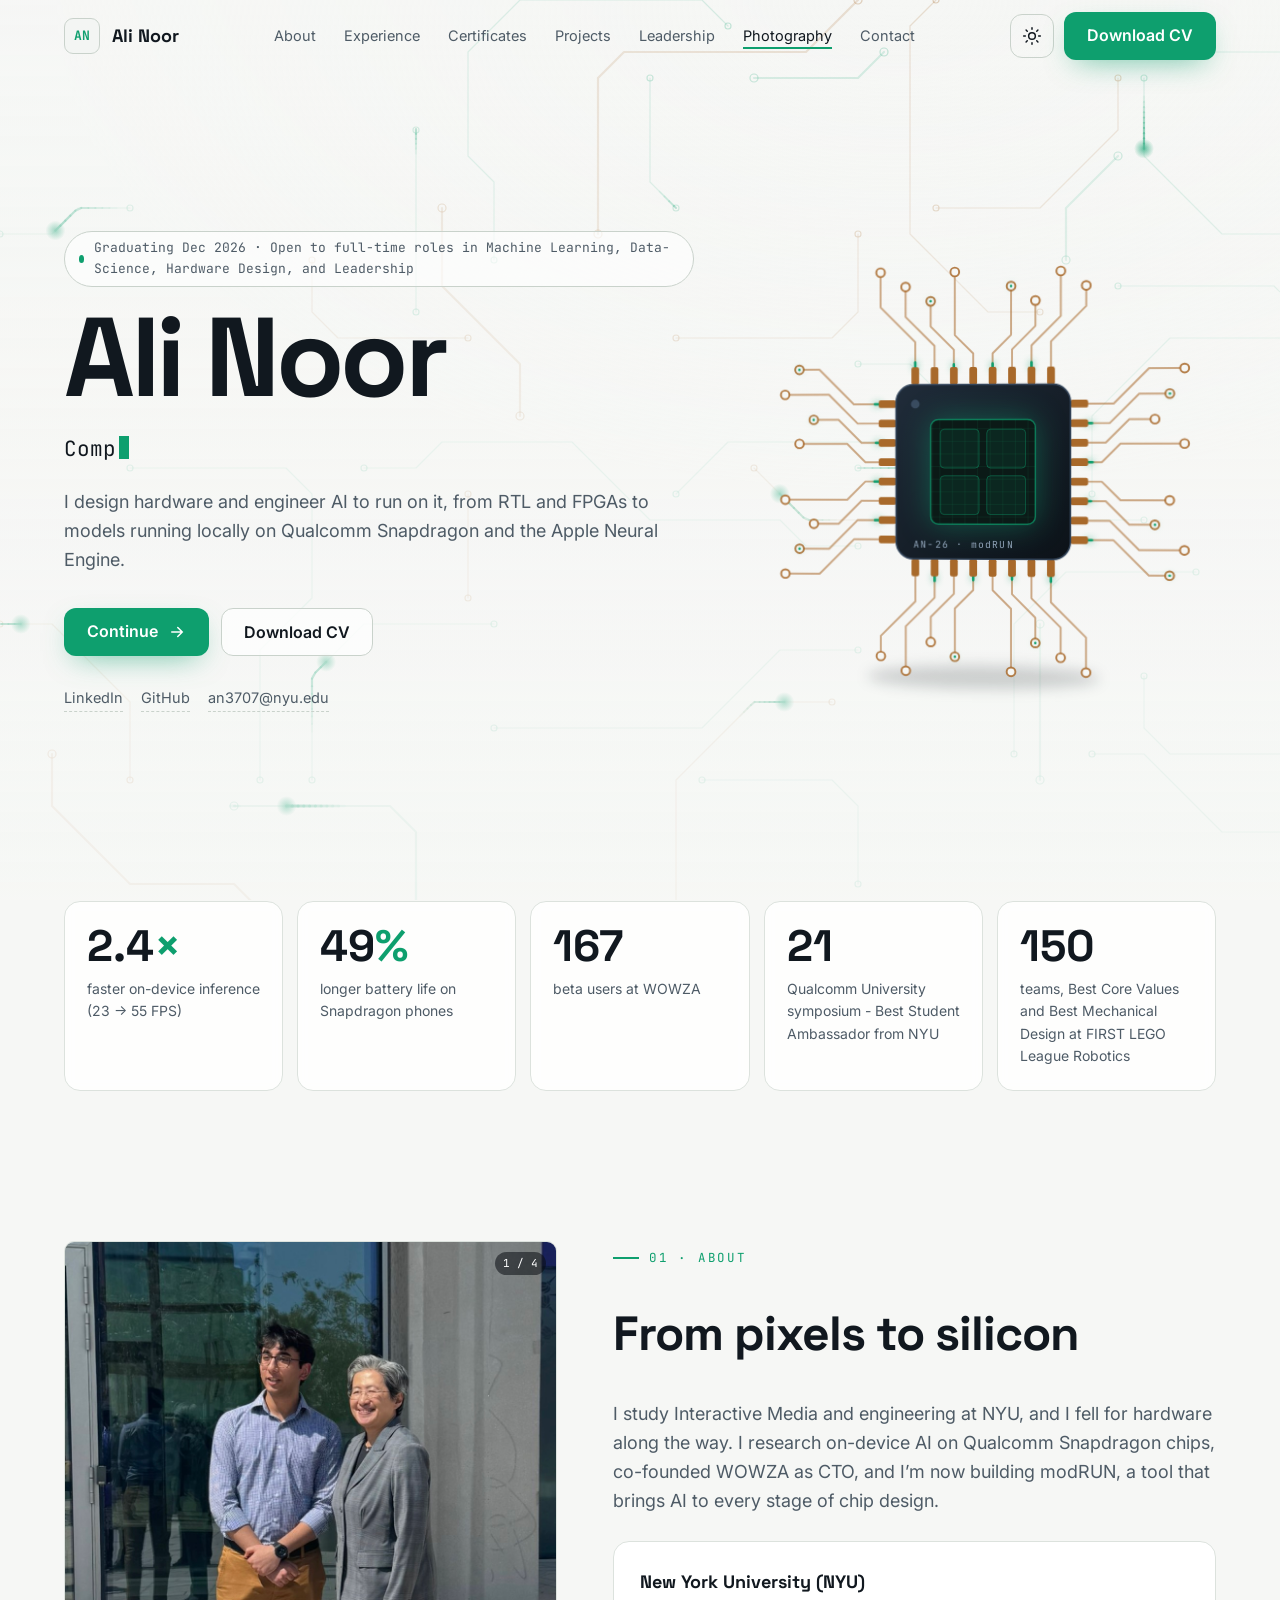
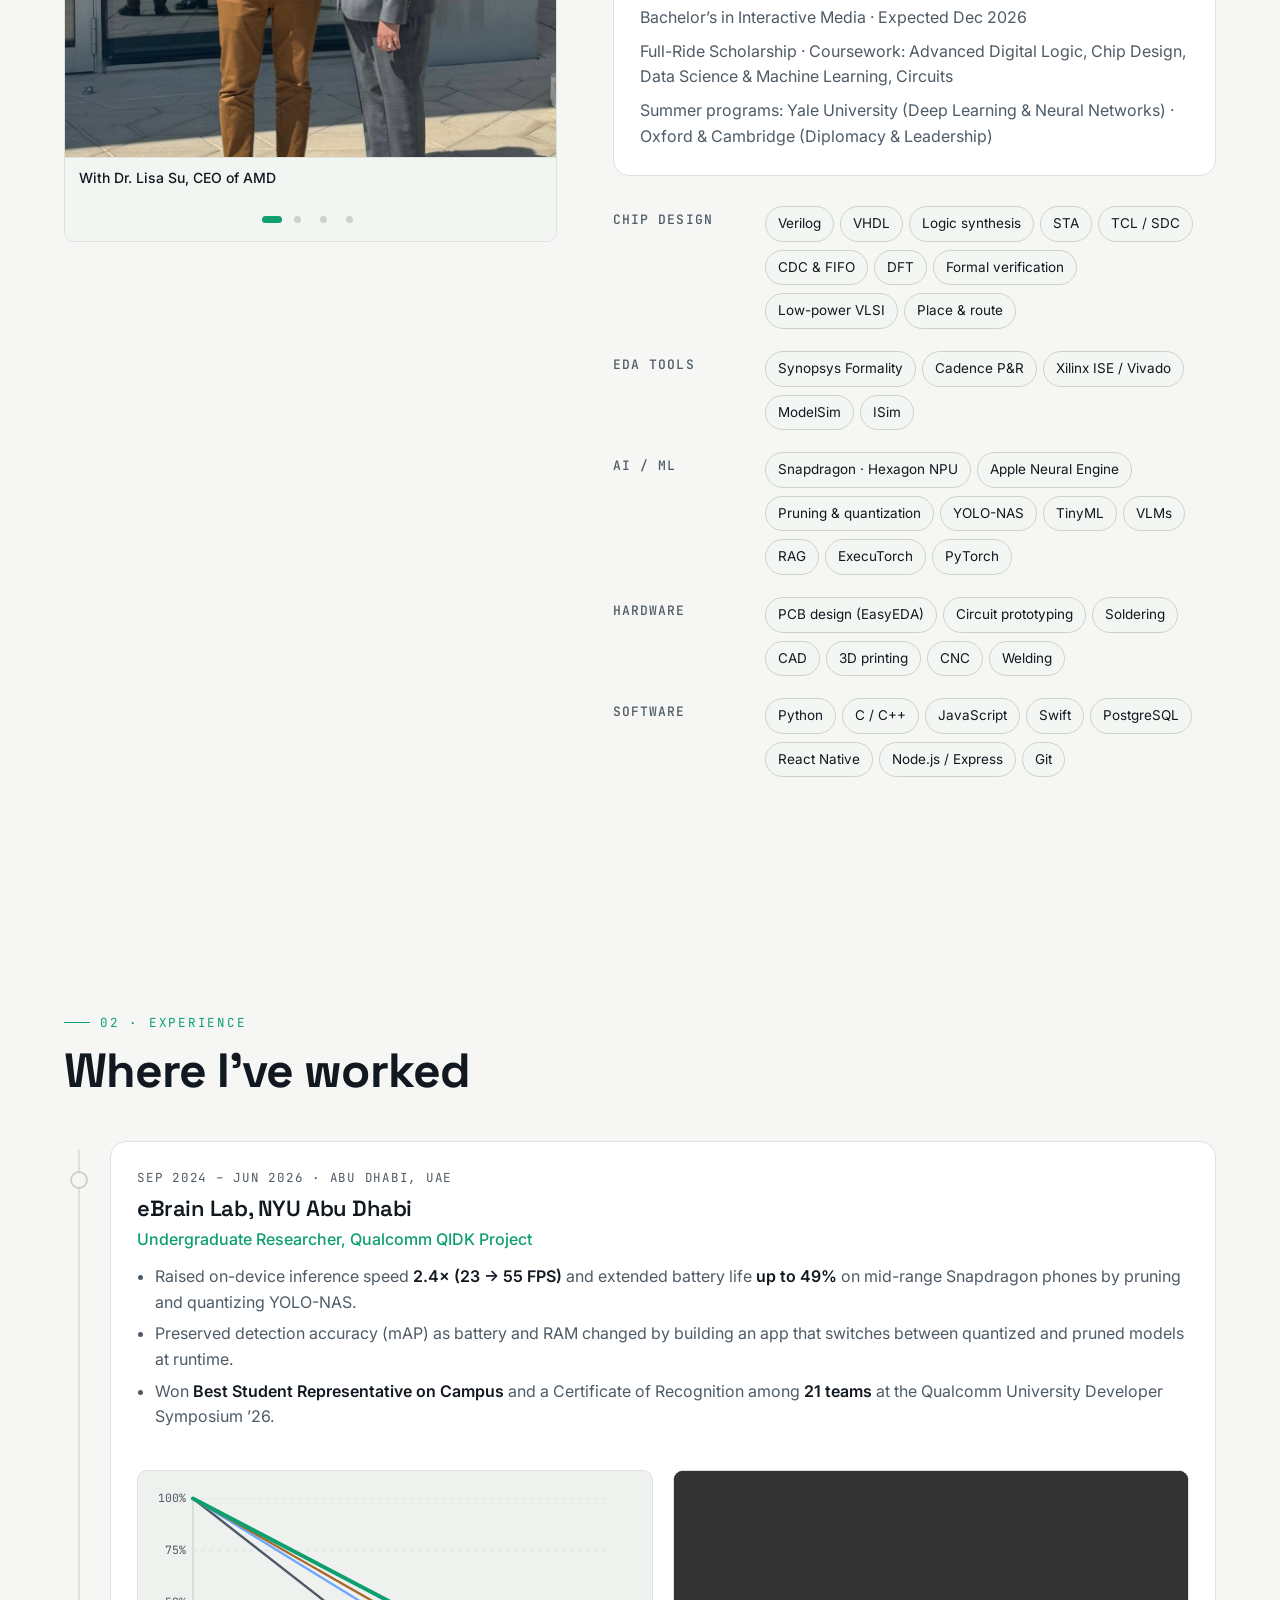
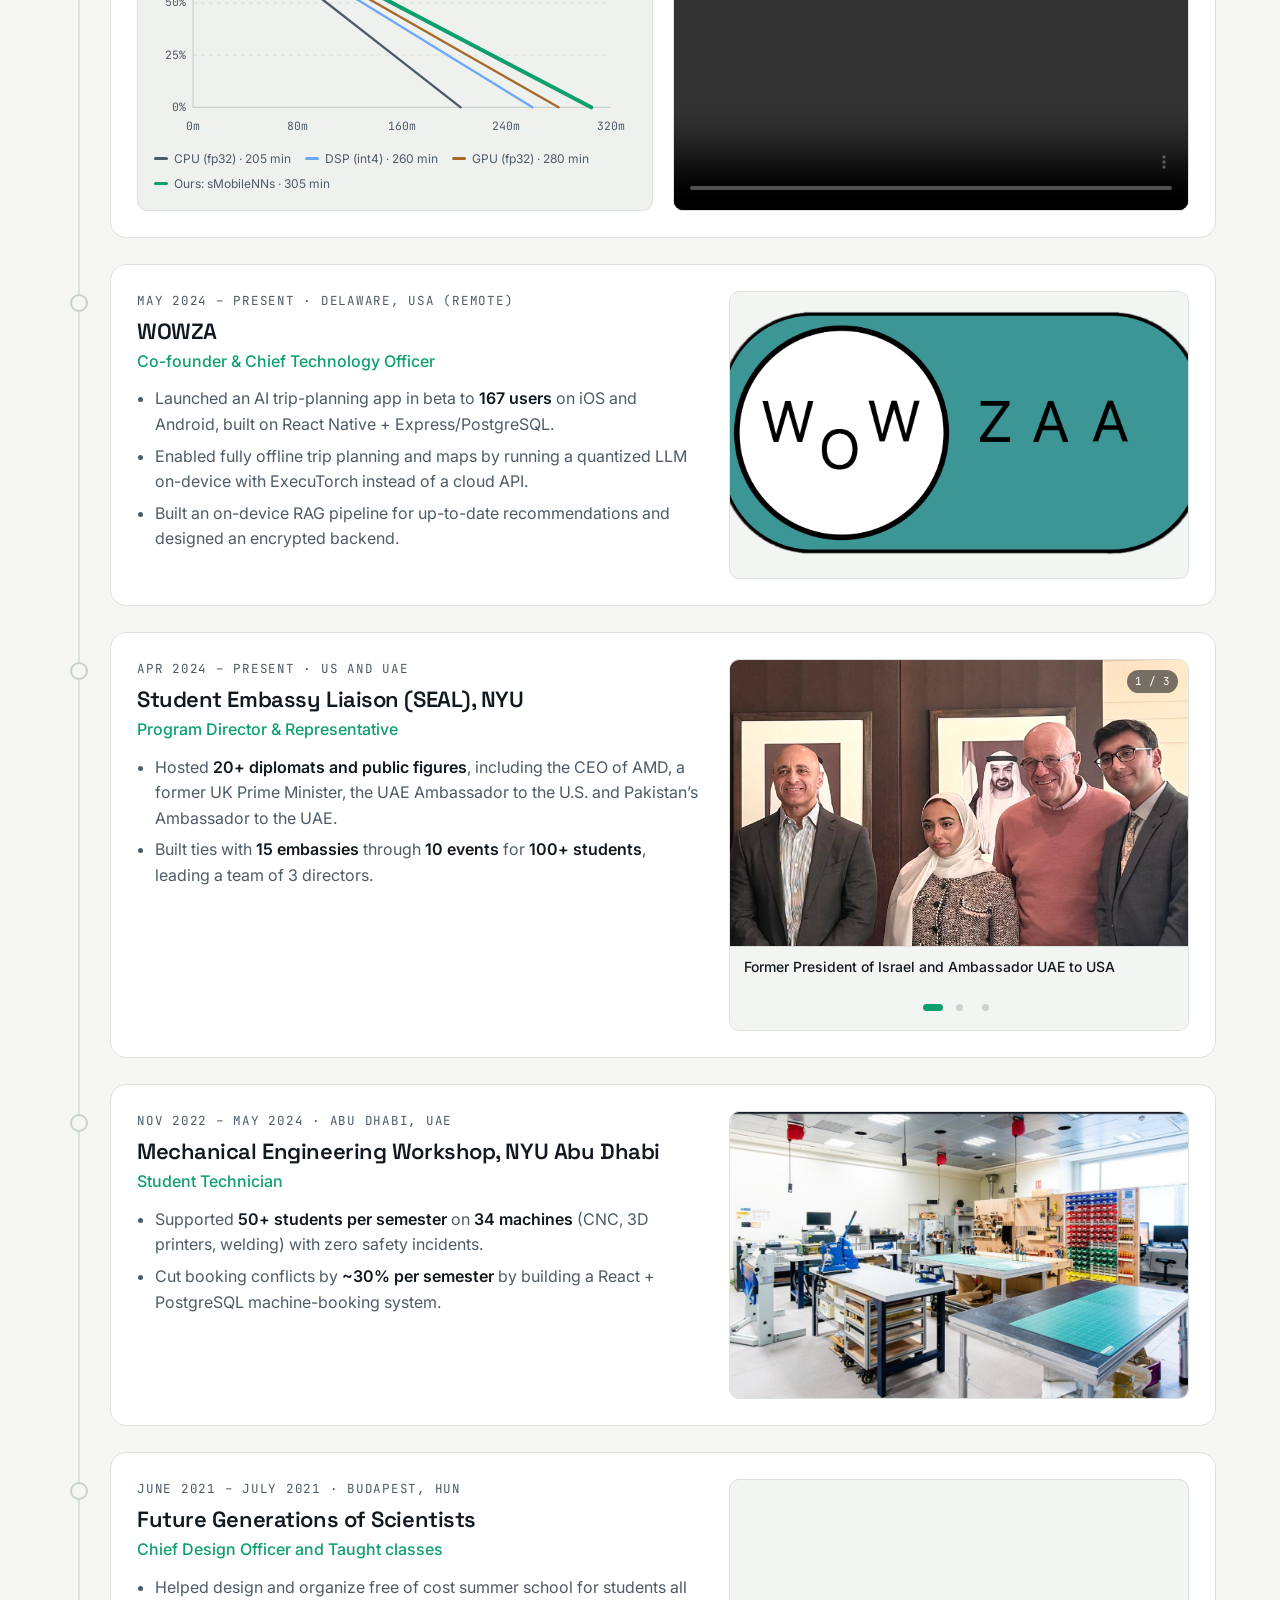
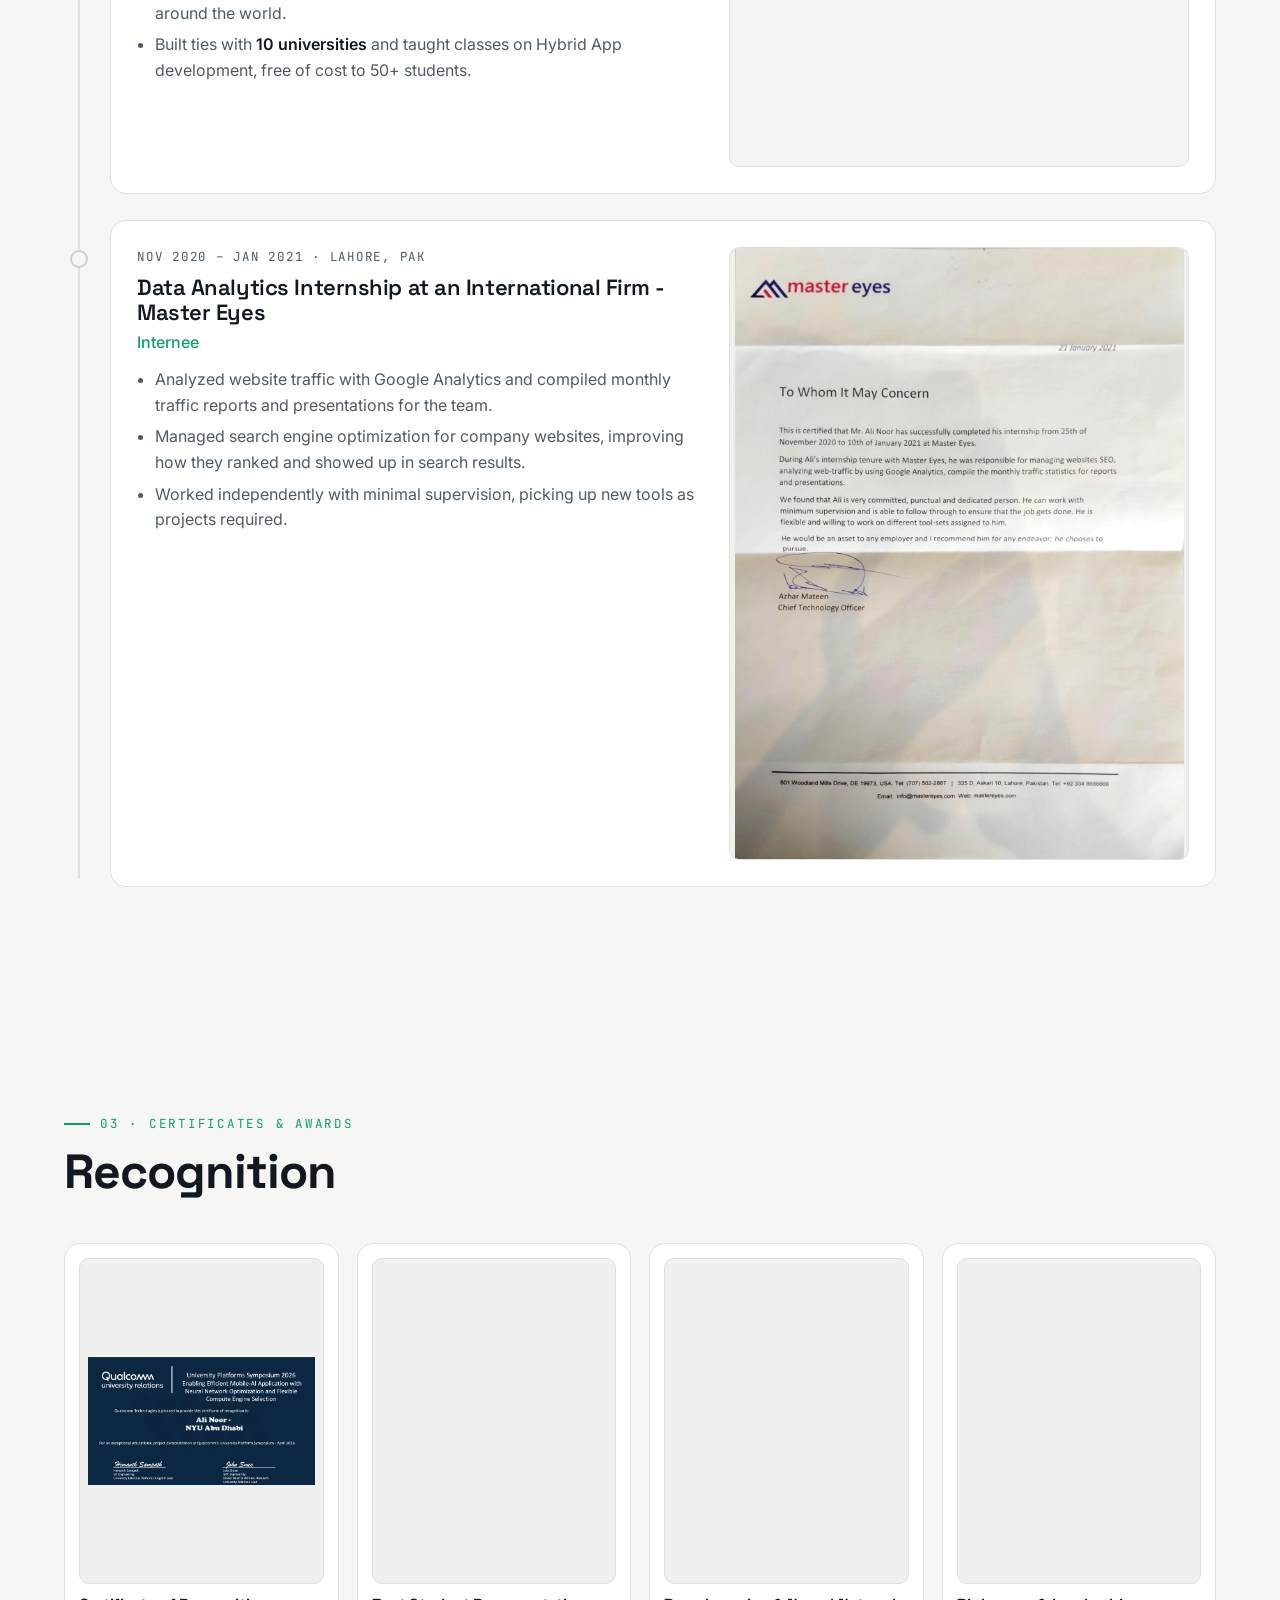
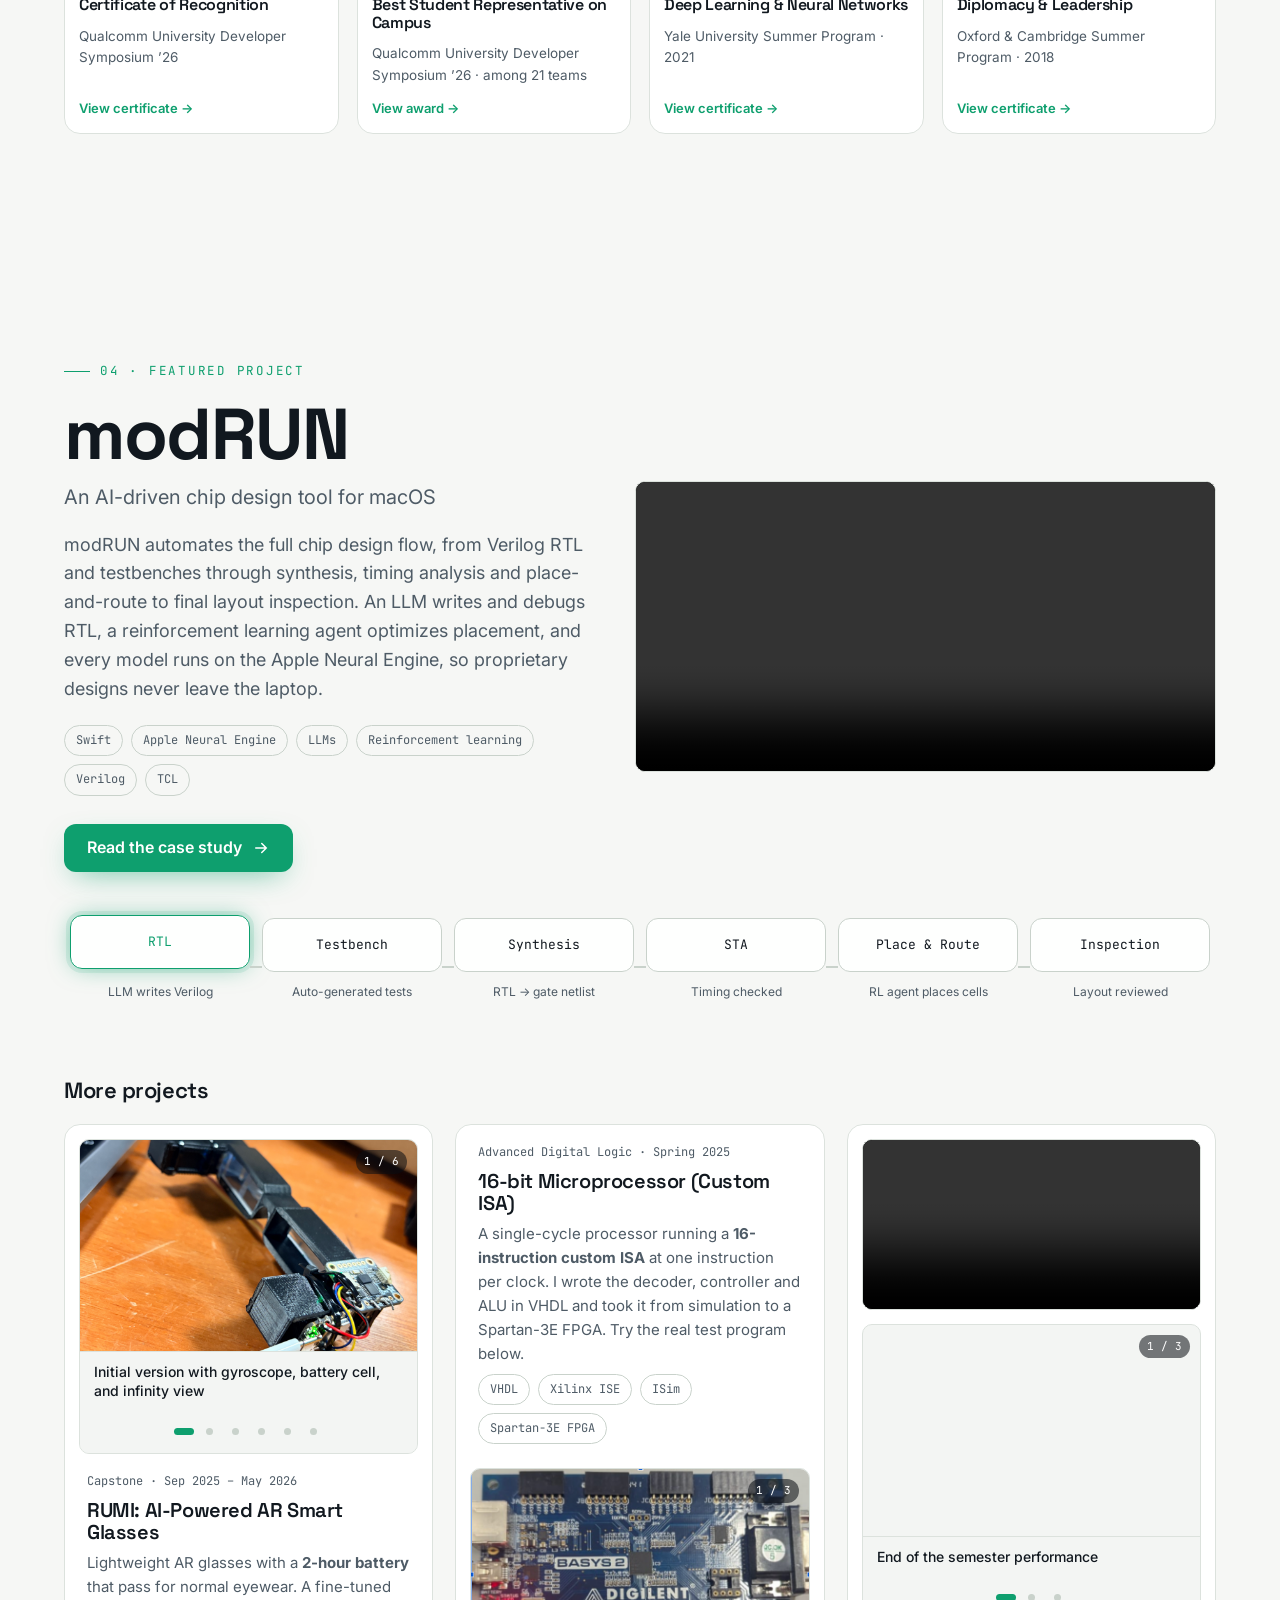
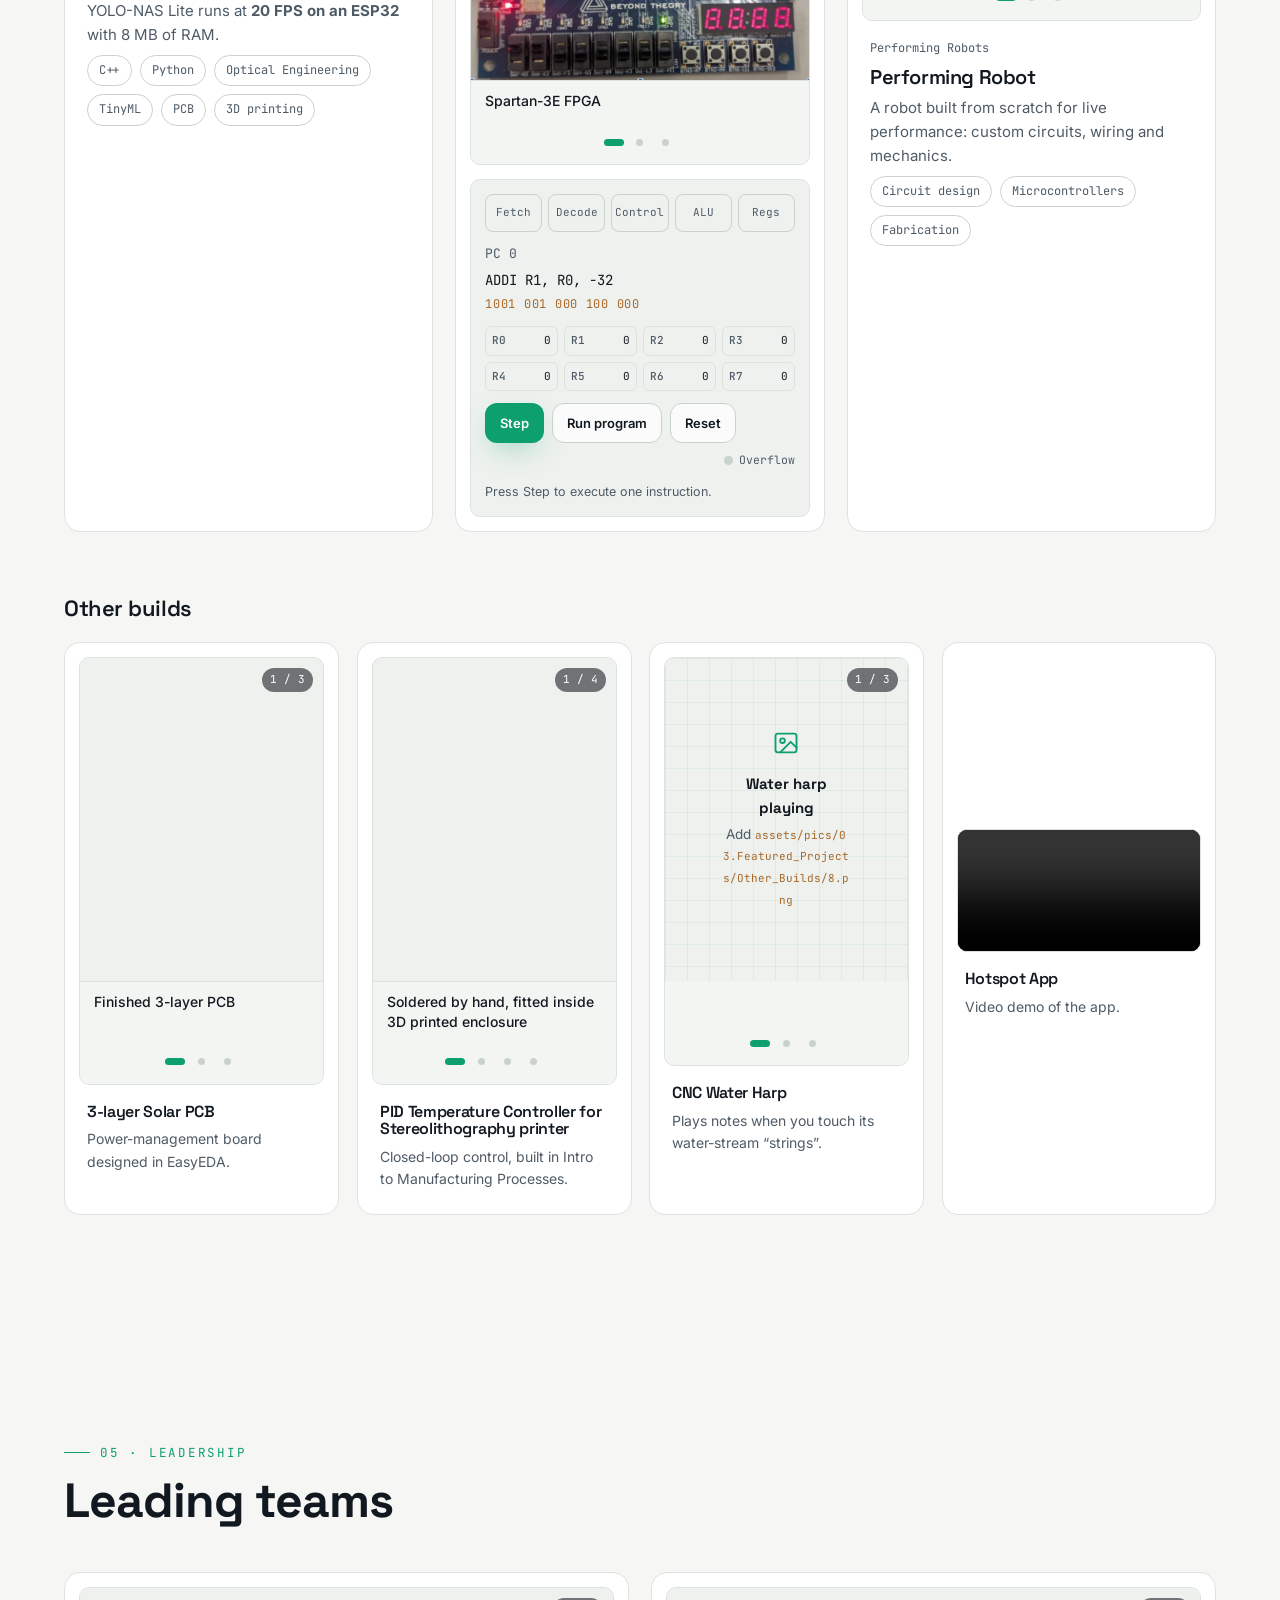
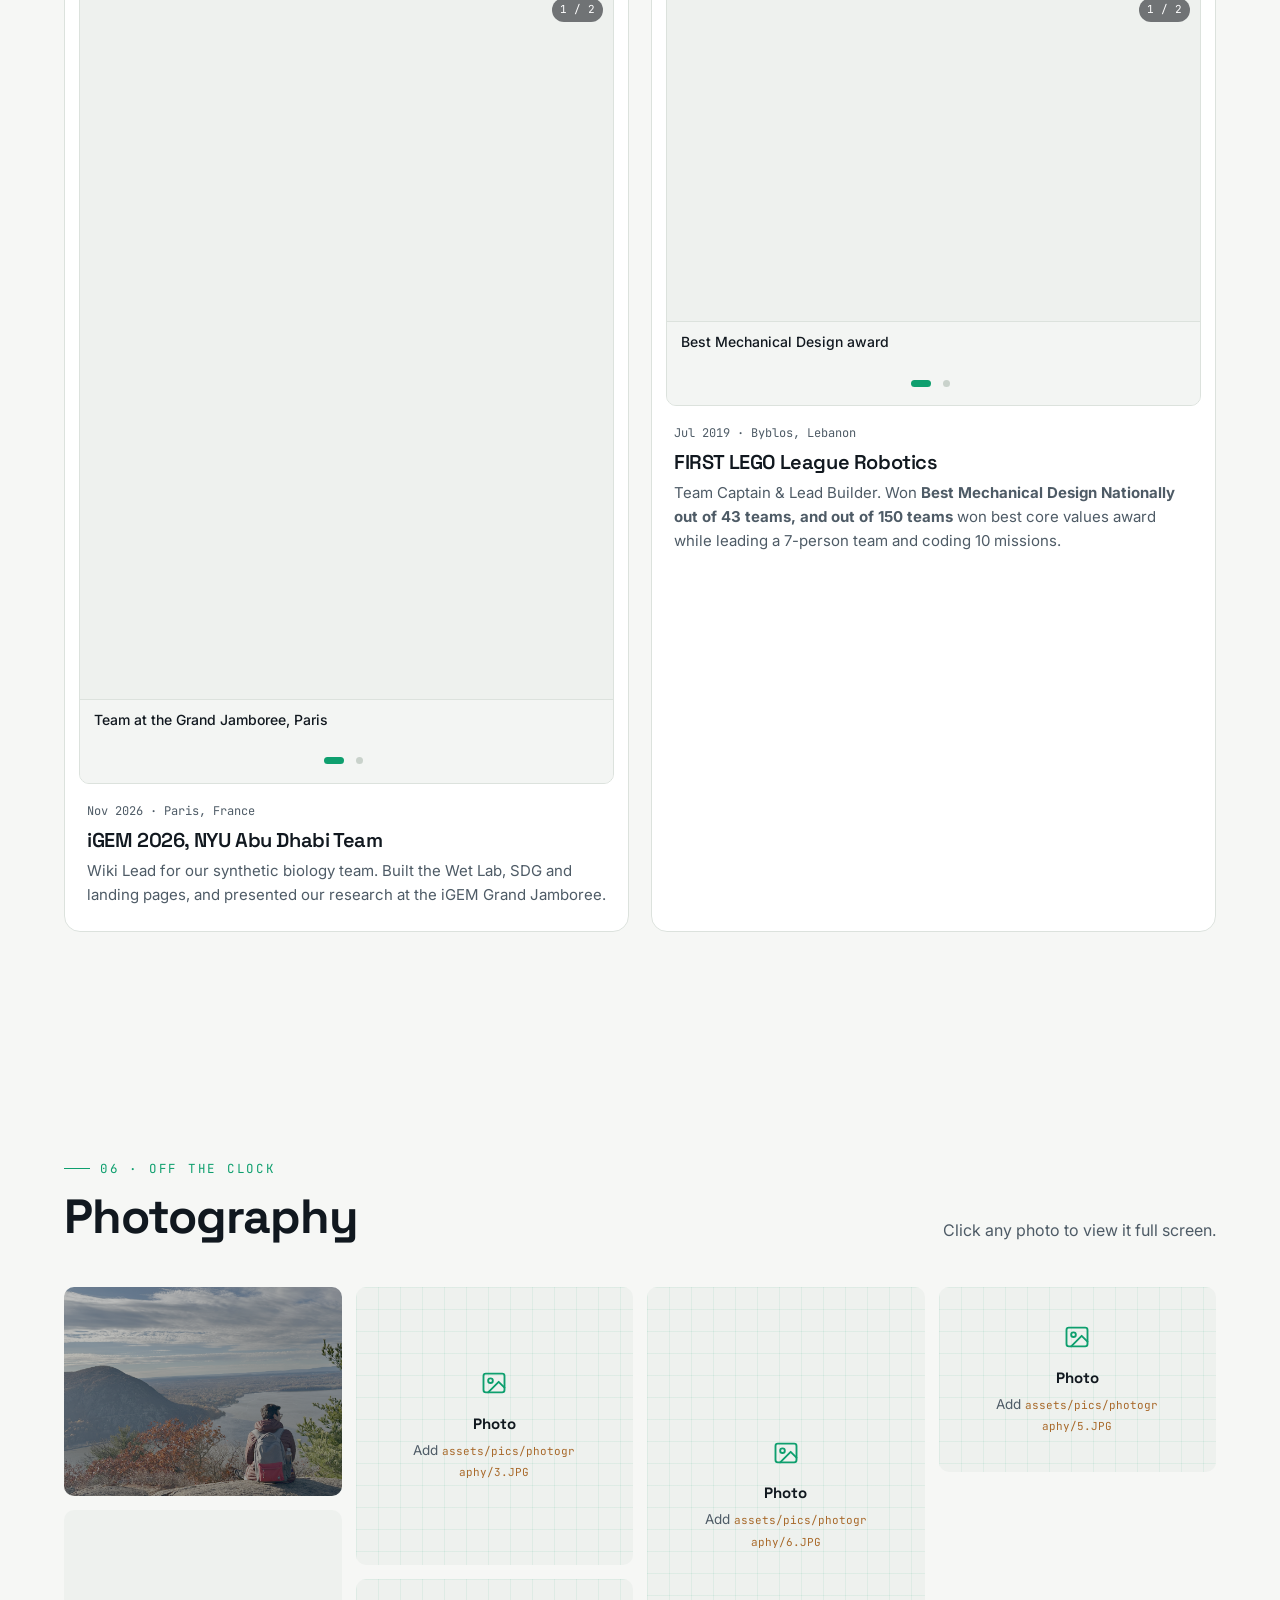
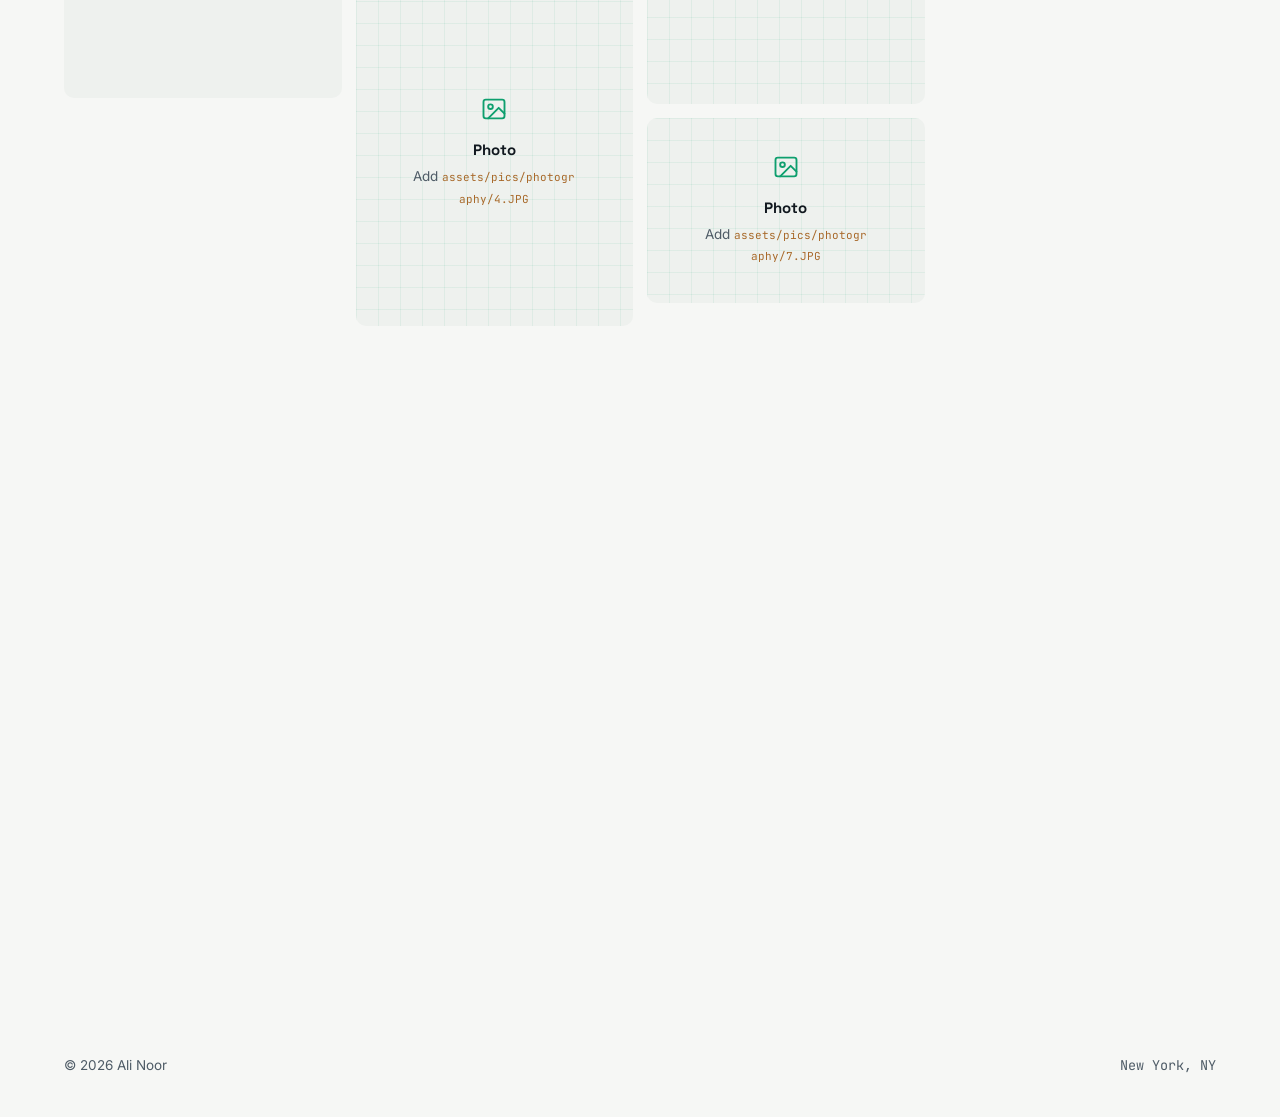
==== commit 66e497b4: "minor fix" ====
--- a/index.html
+++ b/index.html
@@ -61,7 +61,7 @@
           <p class="typed reveal-hero" style="--d:.9s" data-typed='["Chip Design","Computer Architecture","On-Device AI","Embedded Systems","Building modRUN: AI for chip design"]'><span class="typed-text">Chip Design</span><span class="cursor" aria-hidden="true"></span></p>
           <p class="lead reveal-hero" style="--d:1.05s">I design hardware and engineer AI to run on it, from RTL and FPGAs to models running locally on Qualcomm Snapdragon and the Apple Neural Engine.</p>
           <div class="hero-cta reveal-hero" style="--d:1.2s">
-            <a class="btn btn-primary" href="#projects">View projects
+            <a class="btn btn-primary" href="#about">Continue
               <svg viewBox="0 0 24 24" fill="none" stroke="currentColor" stroke-width="2" stroke-linecap="round" aria-hidden="true"><path d="M5 12h14M13 6l6 6-6 6"/></svg></a>
             <a class="btn btn-ghost" href="assets/cv/Ali_Noor_CV.pdf" target="_blank" rel="noopener">Download CV</a>
           </div>
